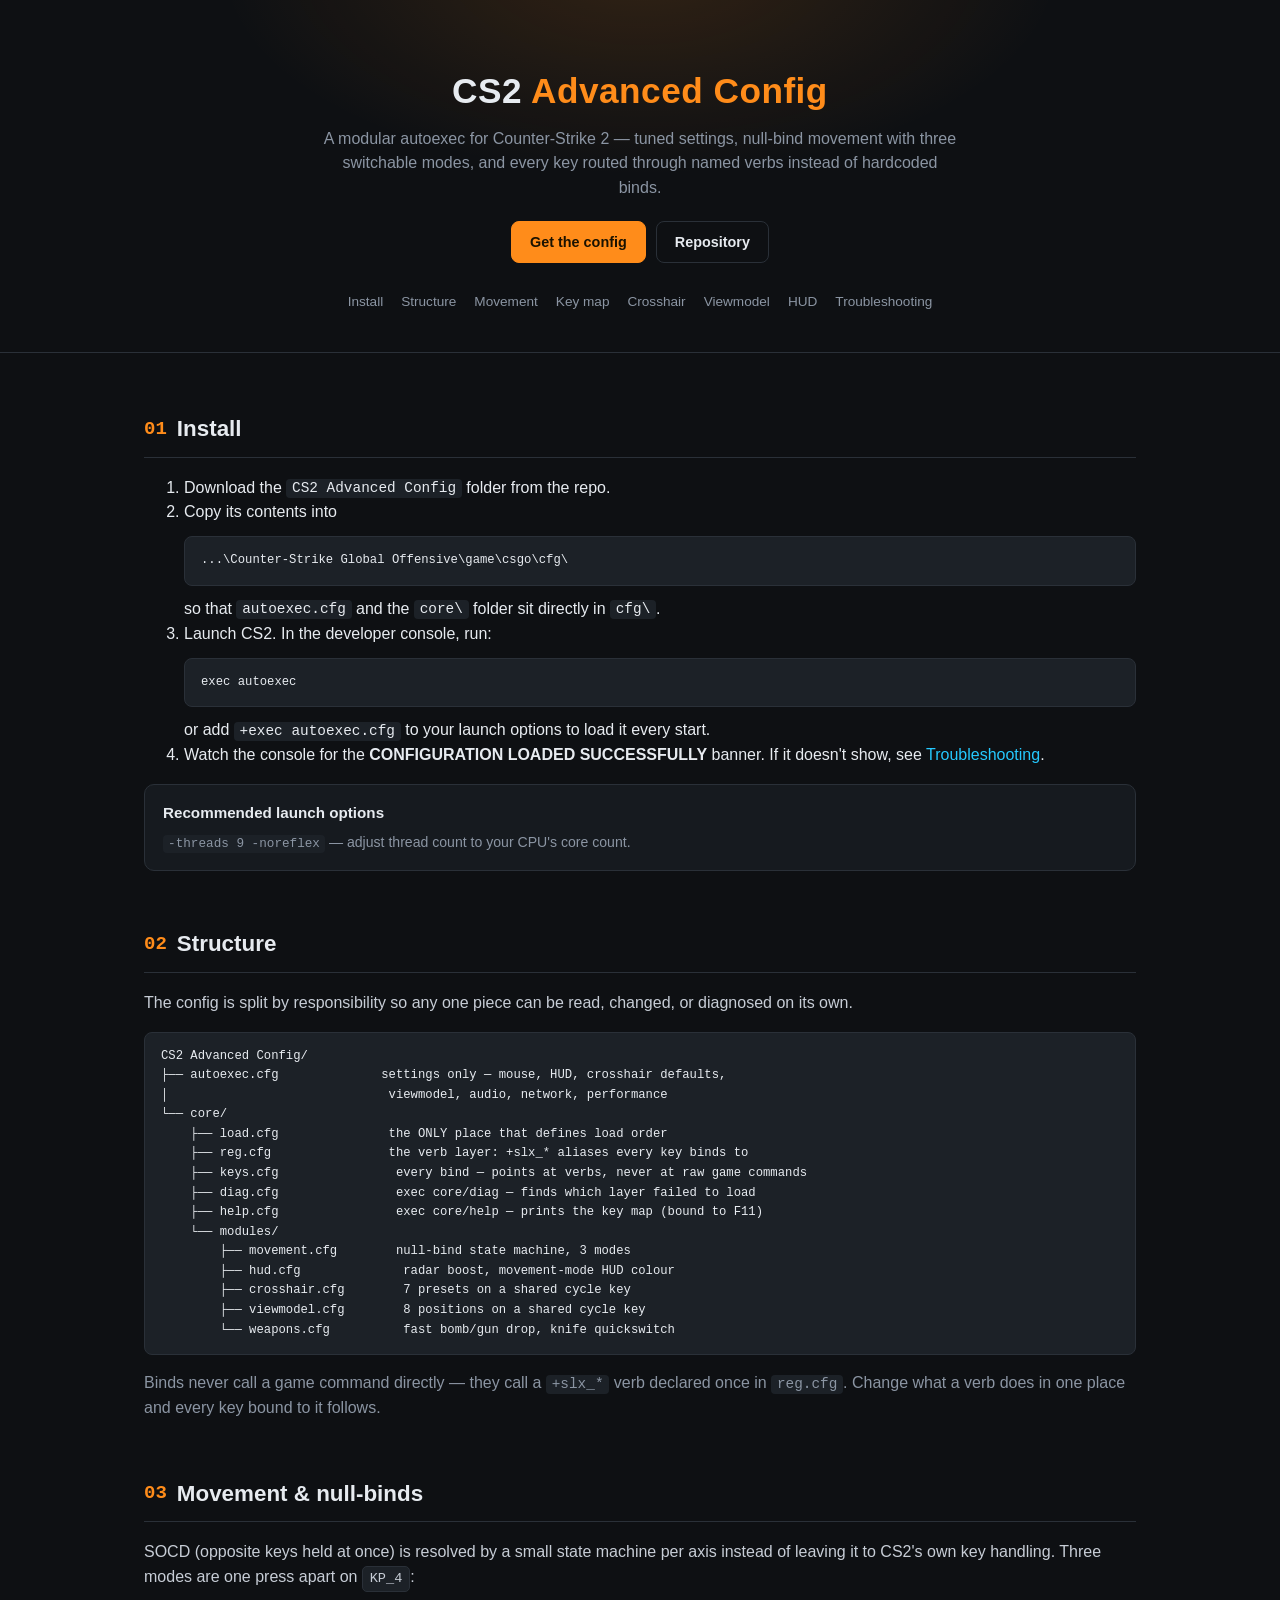
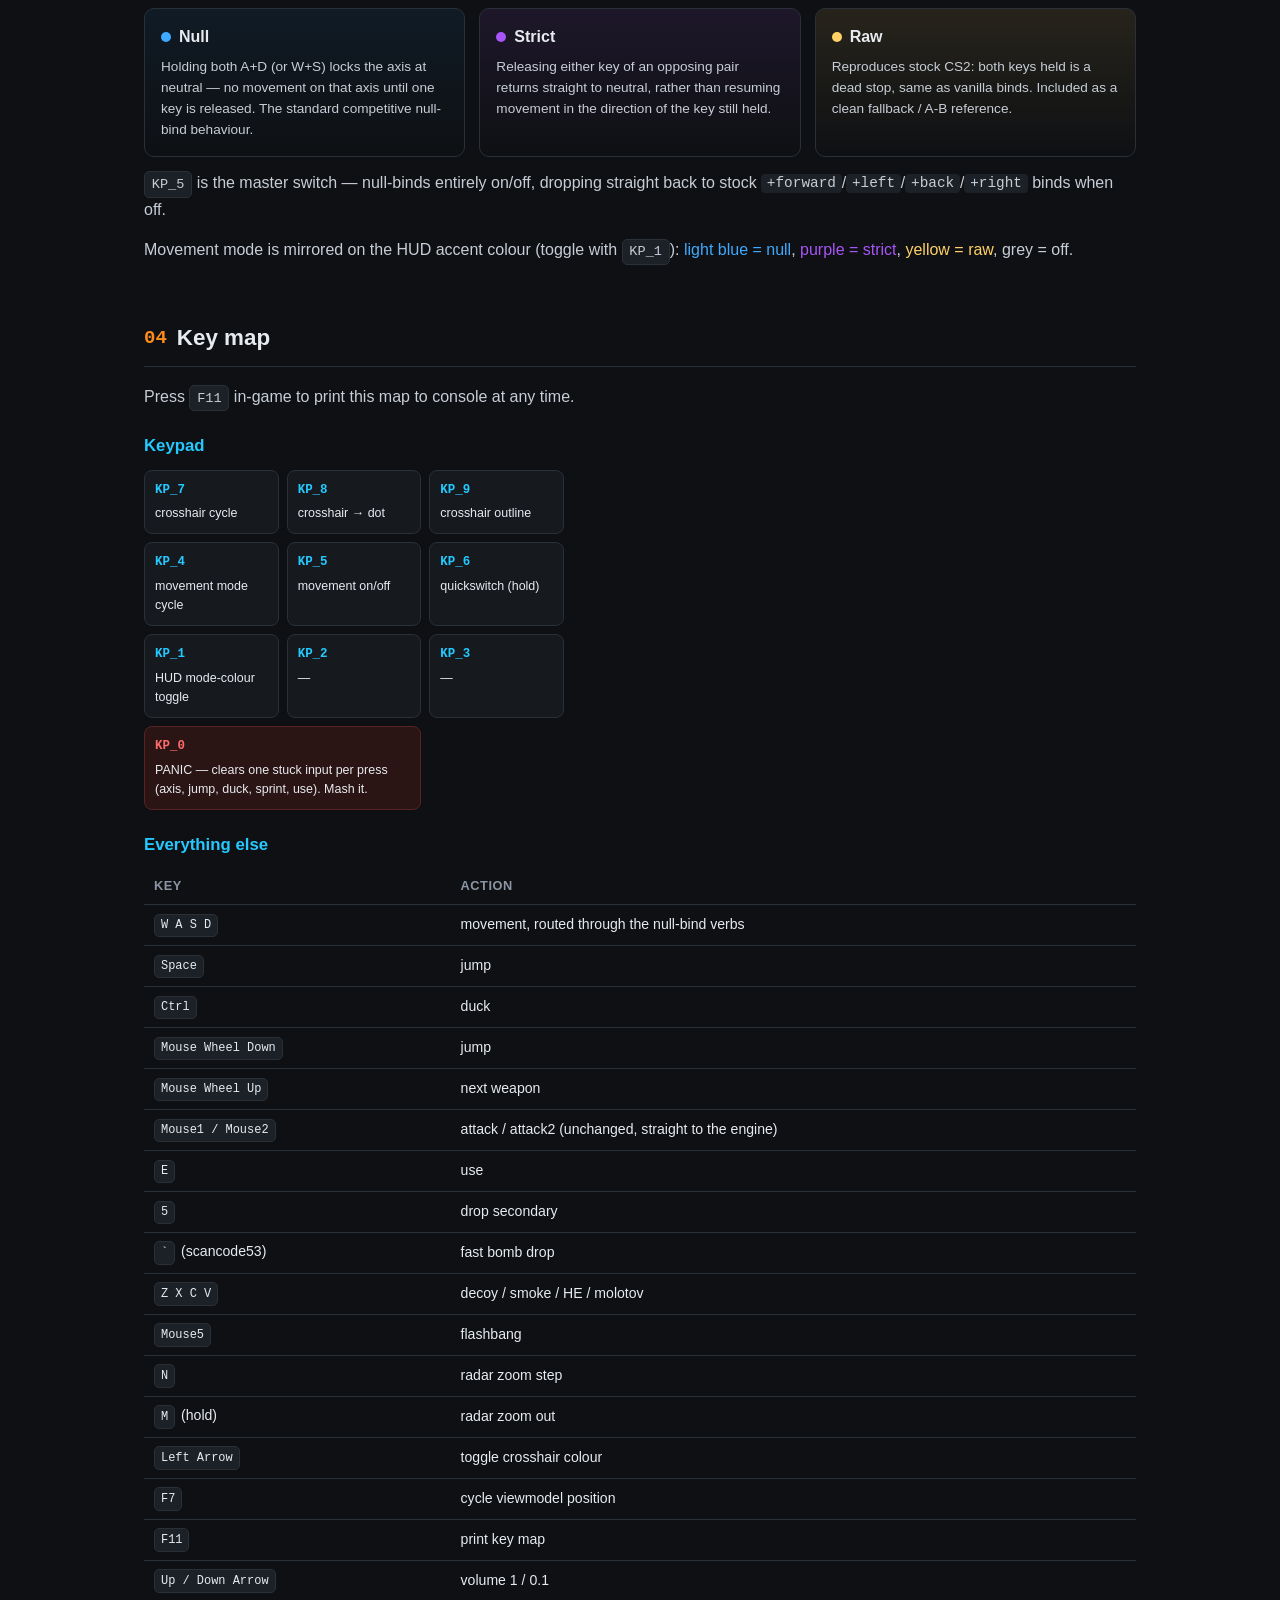
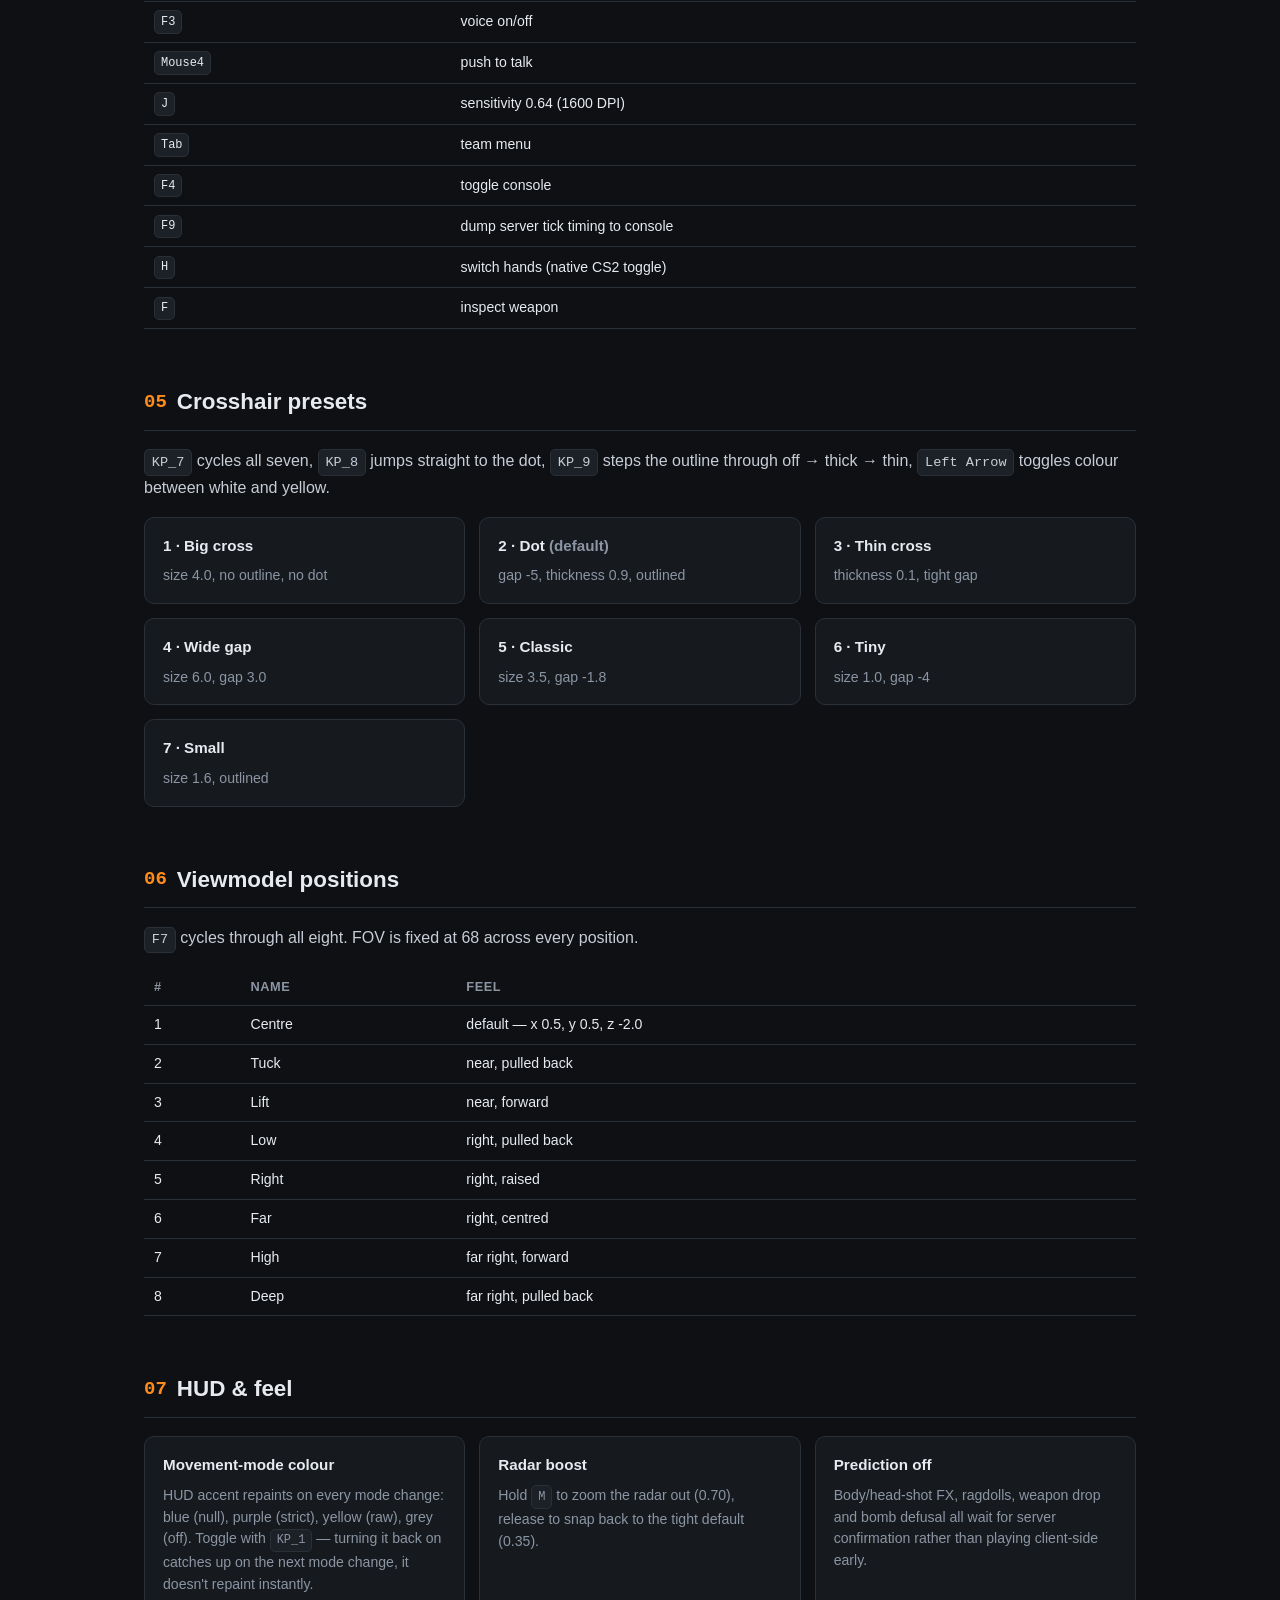
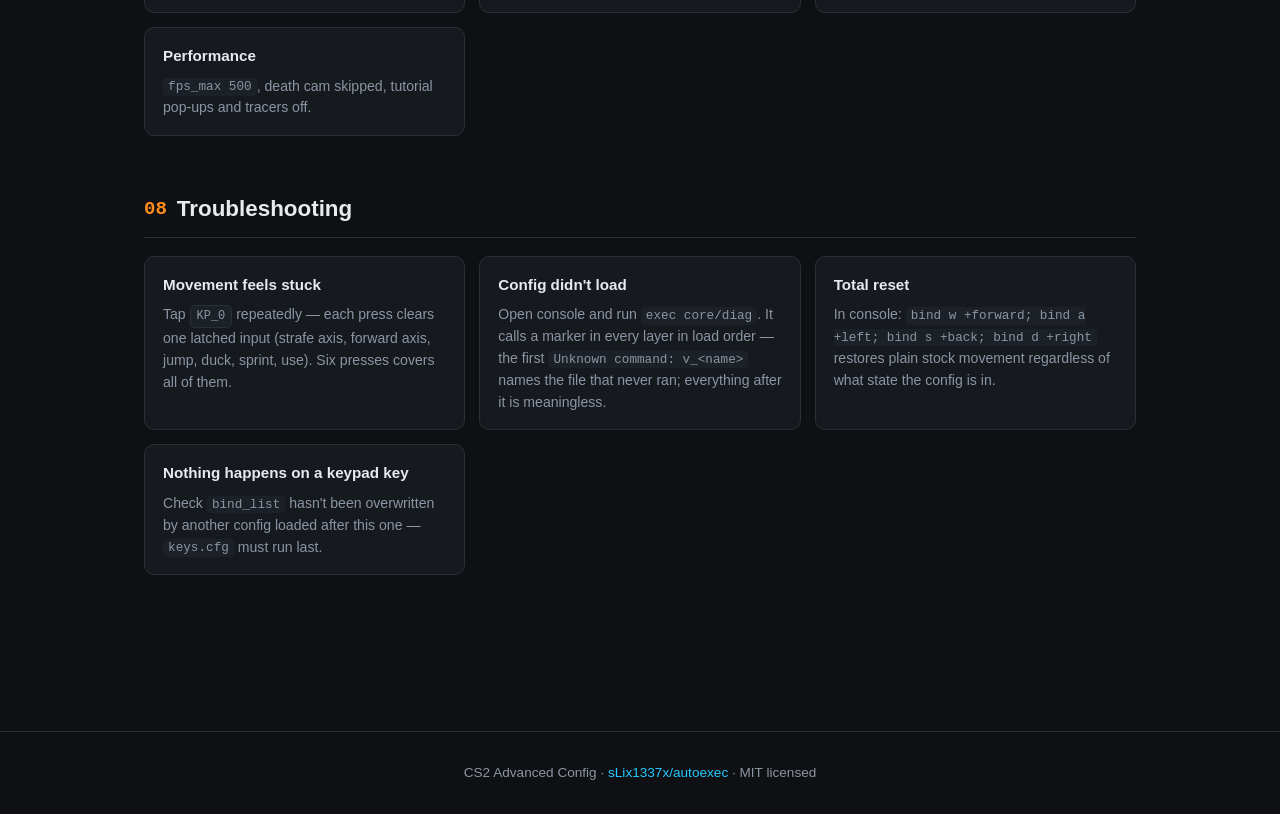
==== docs/index.html @ df76097b "Rework README, add MIT license and Pages docs site" ====
<!doctype html>
<html lang="en">
<head>
<meta charset="utf-8">
<meta name="viewport" content="width=device-width, initial-scale=1">
<title>CS2 Advanced Config — Docs</title>
<style>
  :root{
    --bg:#0e1013; --panel:#161a1f; --panel2:#1c2127; --border:#2a3038;
    --text:#e7ebf0; --muted:#8b95a3; --accent:#ff8c1a; --accent2:#25c9ff;
    --mono: ui-monospace, SFMono-Regular, Consolas, "Liberation Mono", Menlo, monospace;
    --sans: -apple-system, BlinkMacSystemFont, "Segoe UI", Roboto, Helvetica, Arial, sans-serif;
  }
  *{box-sizing:border-box}
  html,body{margin:0;padding:0}
  body{
    background:var(--bg); color:var(--text); font-family:var(--sans);
    line-height:1.55; -webkit-font-smoothing:antialiased;
  }
  a{color:var(--accent2); text-decoration:none}
  a:hover{text-decoration:underline}
  code, .kbd{font-family:var(--mono)}
  .kbd{
    display:inline-block; padding:.12em .5em; border-radius:5px;
    background:var(--panel2); border:1px solid var(--border); font-size:.85em;
  }
  code{background:var(--panel2); padding:.1em .4em; border-radius:4px; font-size:.9em}
  pre{
    background:var(--panel2); border:1px solid var(--border); border-radius:8px;
    padding:14px 16px; overflow-x:auto; font-size:.85em; line-height:1.6;
  }
  pre code{background:none; padding:0}

  header.hero{
    padding:64px 24px 40px; text-align:center;
    background:
      radial-gradient(600px 300px at 50% -10%, rgba(255,140,26,.15), transparent 70%),
      var(--bg);
    border-bottom:1px solid var(--border);
  }
  header.hero h1{
    font-size:2.2rem; margin:0 0 8px; letter-spacing:.5px;
  }
  header.hero .accent{color:var(--accent)}
  header.hero p{color:var(--muted); max-width:640px; margin:0 auto 20px}
  .hero-links{display:flex; gap:10px; justify-content:center; flex-wrap:wrap}
  .btn{
    display:inline-block; padding:9px 18px; border-radius:8px; font-weight:600;
    font-size:.9rem; border:1px solid var(--border); color:var(--text);
  }
  .btn:hover{text-decoration:none; border-color:var(--accent)}
  .btn.primary{background:var(--accent); border-color:var(--accent); color:#1a1200}
  .btn.primary:hover{background:#ff9c3d}

  nav.toc{
    max-width:1040px; margin:28px auto 0; padding:0 24px;
    display:flex; gap:6px 18px; flex-wrap:wrap; justify-content:center;
    font-size:.85rem;
  }
  nav.toc a{color:var(--muted)}
  nav.toc a:hover{color:var(--accent2)}

  main{max-width:1040px; margin:0 auto; padding:40px 24px 100px}
  section{margin-bottom:56px; scroll-margin-top:20px}
  section h2{
    font-size:1.4rem; border-bottom:1px solid var(--border); padding-bottom:10px;
    margin-bottom:18px; display:flex; align-items:center; gap:10px;
  }
  section h2 .n{color:var(--accent); font-family:var(--mono); font-size:.85em}
  section h3{font-size:1.05rem; margin:22px 0 10px; color:var(--accent2)}
  p{color:#c7cdd6}
  .muted{color:var(--muted)}

  .grid{display:grid; grid-template-columns:repeat(auto-fit,minmax(260px,1fr)); gap:14px}
  .card{
    background:var(--panel); border:1px solid var(--border); border-radius:10px;
    padding:16px 18px;
  }
  .card h4{margin:0 0 8px; font-size:.95rem; color:var(--text)}
  .card p{margin:0; font-size:.88rem; color:var(--muted)}

  table{width:100%; border-collapse:collapse; font-size:.88rem}
  th,td{text-align:left; padding:8px 10px; border-bottom:1px solid var(--border)}
  th{color:var(--muted); font-weight:600; font-size:.8rem; text-transform:uppercase; letter-spacing:.04em}
  td .kbd{margin-right:2px}
  tr:hover td{background:rgba(255,255,255,.02)}

  .keypad-map{
    display:grid; grid-template-columns:repeat(3,1fr); gap:8px; max-width:420px;
  }
  .keypad-map .cell{
    background:var(--panel); border:1px solid var(--border); border-radius:8px;
    padding:10px; font-size:.78rem;
  }
  .keypad-map .cell b{display:block; color:var(--accent2); font-family:var(--mono); margin-bottom:4px}
  .keypad-map .cell.panic{grid-column:1/3; background:#2a1414; border-color:#5a2323}
  .keypad-map .cell.panic b{color:#ff6b6b}

  .modes{display:grid; grid-template-columns:repeat(auto-fit,minmax(220px,1fr)); gap:14px}
  .mode-card{border-radius:10px; padding:16px; border:1px solid var(--border)}
  .mode-card.null{background:linear-gradient(180deg, rgba(37,153,255,.08), transparent)}
  .mode-card.strict{background:linear-gradient(180deg, rgba(168,85,247,.10), transparent)}
  .mode-card.raw{background:linear-gradient(180deg, rgba(255,209,102,.10), transparent)}
  .mode-card .dot{width:10px; height:10px; border-radius:50%; display:inline-block; margin-right:8px}
  .mode-card.null .dot{background:#3fa9ff}
  .mode-card.strict .dot{background:#a855f7}
  .mode-card.raw .dot{background:#ffd166}
  .mode-card h4{margin:0 0 6px; font-size:1rem}
  .mode-card p{font-size:.85rem; margin:6px 0 0}

  footer{
    border-top:1px solid var(--border); text-align:center; padding:30px 24px;
    color:var(--muted); font-size:.85rem;
  }

  ::selection{background:rgba(255,140,26,.35)}
</style>
</head>
<body>

<header class="hero">
  <h1>CS2 <span class="accent">Advanced Config</span></h1>
  <p>A modular autoexec for Counter-Strike 2 — tuned settings, null-bind movement with three switchable modes, and every key routed through named verbs instead of hardcoded binds.</p>
  <div class="hero-links">
    <a class="btn primary" href="https://github.com/sLix1337x/autoexec/tree/main/CS2%20Advanced%20Config">Get the config</a>
    <a class="btn" href="https://github.com/sLix1337x/autoexec">Repository</a>
  </div>
  <nav class="toc">
    <a href="#install">Install</a>
    <a href="#structure">Structure</a>
    <a href="#movement">Movement</a>
    <a href="#keys">Key map</a>
    <a href="#crosshair">Crosshair</a>
    <a href="#viewmodel">Viewmodel</a>
    <a href="#hud">HUD</a>
    <a href="#troubleshooting">Troubleshooting</a>
  </nav>
</header>

<main>

<section id="install">
  <h2><span class="n">01</span> Install</h2>
  <ol>
    <li>Download the <code>CS2 Advanced Config</code> folder from the repo.</li>
    <li>Copy its contents into
      <pre><code>...\Counter-Strike Global Offensive\game\csgo\cfg\</code></pre>
      so that <code>autoexec.cfg</code> and the <code>core\</code> folder sit directly in <code>cfg\</code>.
    </li>
    <li>Launch CS2. In the developer console, run:
      <pre><code>exec autoexec</code></pre>
      or add <code>+exec autoexec.cfg</code> to your launch options to load it every start.
    </li>
    <li>Watch the console for the <strong>CONFIGURATION LOADED SUCCESSFULLY</strong> banner. If it doesn't show, see <a href="#troubleshooting">Troubleshooting</a>.</li>
  </ol>
  <div class="card">
    <h4>Recommended launch options</h4>
    <p><code>-threads 9 -noreflex</code> — adjust thread count to your CPU's core count.</p>
  </div>
</section>

<section id="structure">
  <h2><span class="n">02</span> Structure</h2>
  <p>The config is split by responsibility so any one piece can be read, changed, or diagnosed on its own.</p>
  <pre><code>CS2 Advanced Config/
├── autoexec.cfg              settings only — mouse, HUD, crosshair defaults,
│                              viewmodel, audio, network, performance
└── core/
    ├── load.cfg               the ONLY place that defines load order
    ├── reg.cfg                the verb layer: +slx_* aliases every key binds to
    ├── keys.cfg                every bind — points at verbs, never at raw game commands
    ├── diag.cfg                exec core/diag — finds which layer failed to load
    ├── help.cfg                exec core/help — prints the key map (bound to F11)
    └── modules/
        ├── movement.cfg        null-bind state machine, 3 modes
        ├── hud.cfg              radar boost, movement-mode HUD colour
        ├── crosshair.cfg        7 presets on a shared cycle key
        ├── viewmodel.cfg        8 positions on a shared cycle key
        └── weapons.cfg          fast bomb/gun drop, knife quickswitch
</code></pre>
  <p class="muted">Binds never call a game command directly — they call a <code>+slx_*</code> verb declared once in <code>reg.cfg</code>. Change what a verb does in one place and every key bound to it follows.</p>
</section>

<section id="movement">
  <h2><span class="n">03</span> Movement &amp; null-binds</h2>
  <p>SOCD (opposite keys held at once) is resolved by a small state machine per axis instead of leaving it to CS2's own key handling. Three modes are one press apart on <span class="kbd">KP_4</span>:</p>
  <div class="modes">
    <div class="mode-card null">
      <h4><span class="dot"></span>Null</h4>
      <p>Holding both A+D (or W+S) locks the axis at neutral — no movement on that axis until one key is released. The standard competitive null-bind behaviour.</p>
    </div>
    <div class="mode-card strict">
      <h4><span class="dot"></span>Strict</h4>
      <p>Releasing either key of an opposing pair returns straight to neutral, rather than resuming movement in the direction of the key still held.</p>
    </div>
    <div class="mode-card raw">
      <h4><span class="dot"></span>Raw</h4>
      <p>Reproduces stock CS2: both keys held is a dead stop, same as vanilla binds. Included as a clean fallback / A-B reference.</p>
    </div>
  </div>
  <p style="margin-top:14px"><span class="kbd">KP_5</span> is the master switch — null-binds entirely on/off, dropping straight back to stock <code>+forward</code>/<code>+left</code>/<code>+back</code>/<code>+right</code> binds when off.</p>
  <p>Movement mode is mirrored on the HUD accent colour (toggle with <span class="kbd">KP_1</span>): <span style="color:#3fa9ff">light blue = null</span>, <span style="color:#a855f7">purple = strict</span>, <span style="color:#ffd166">yellow = raw</span>, grey = off.</p>
</section>

<section id="keys">
  <h2><span class="n">04</span> Key map</h2>
  <p>Press <span class="kbd">F11</span> in-game to print this map to console at any time.</p>

  <h3>Keypad</h3>
  <div class="keypad-map">
    <div class="cell"><b>KP_7</b>crosshair cycle</div>
    <div class="cell"><b>KP_8</b>crosshair → dot</div>
    <div class="cell"><b>KP_9</b>crosshair outline</div>
    <div class="cell"><b>KP_4</b>movement mode cycle</div>
    <div class="cell"><b>KP_5</b>movement on/off</div>
    <div class="cell"><b>KP_6</b>quickswitch (hold)</div>
    <div class="cell"><b>KP_1</b>HUD mode-colour toggle</div>
    <div class="cell"><b>KP_2</b>—</div>
    <div class="cell"><b>KP_3</b>—</div>
    <div class="cell panic"><b>KP_0</b>PANIC — clears one stuck input per press (axis, jump, duck, sprint, use). Mash it.</div>
  </div>

  <h3>Everything else</h3>
  <table>
    <thead><tr><th>Key</th><th>Action</th></tr></thead>
    <tbody>
      <tr><td><span class="kbd">W A S D</span></td><td>movement, routed through the null-bind verbs</td></tr>
      <tr><td><span class="kbd">Space</span></td><td>jump</td></tr>
      <tr><td><span class="kbd">Ctrl</span></td><td>duck</td></tr>
      <tr><td><span class="kbd">Mouse Wheel Down</span></td><td>jump</td></tr>
      <tr><td><span class="kbd">Mouse Wheel Up</span></td><td>next weapon</td></tr>
      <tr><td><span class="kbd">Mouse1 / Mouse2</span></td><td>attack / attack2 (unchanged, straight to the engine)</td></tr>
      <tr><td><span class="kbd">E</span></td><td>use</td></tr>
      <tr><td><span class="kbd">5</span></td><td>drop secondary</td></tr>
      <tr><td><span class="kbd">`</span> (scancode53)</td><td>fast bomb drop</td></tr>
      <tr><td><span class="kbd">Z X C V</span></td><td>decoy / smoke / HE / molotov</td></tr>
      <tr><td><span class="kbd">Mouse5</span></td><td>flashbang</td></tr>
      <tr><td><span class="kbd">N</span></td><td>radar zoom step</td></tr>
      <tr><td><span class="kbd">M</span> (hold)</td><td>radar zoom out</td></tr>
      <tr><td><span class="kbd">Left Arrow</span></td><td>toggle crosshair colour</td></tr>
      <tr><td><span class="kbd">F7</span></td><td>cycle viewmodel position</td></tr>
      <tr><td><span class="kbd">F11</span></td><td>print key map</td></tr>
      <tr><td><span class="kbd">Up / Down Arrow</span></td><td>volume 1 / 0.1</td></tr>
      <tr><td><span class="kbd">F3</span></td><td>voice on/off</td></tr>
      <tr><td><span class="kbd">Mouse4</span></td><td>push to talk</td></tr>
      <tr><td><span class="kbd">J</span></td><td>sensitivity 0.64 (1600 DPI)</td></tr>
      <tr><td><span class="kbd">Tab</span></td><td>team menu</td></tr>
      <tr><td><span class="kbd">F4</span></td><td>toggle console</td></tr>
      <tr><td><span class="kbd">F9</span></td><td>dump server tick timing to console</td></tr>
      <tr><td><span class="kbd">H</span></td><td>switch hands (native CS2 toggle)</td></tr>
      <tr><td><span class="kbd">F</span></td><td>inspect weapon</td></tr>
    </tbody>
  </table>
</section>

<section id="crosshair">
  <h2><span class="n">05</span> Crosshair presets</h2>
  <p><span class="kbd">KP_7</span> cycles all seven, <span class="kbd">KP_8</span> jumps straight to the dot, <span class="kbd">KP_9</span> steps the outline through off → thick → thin, <span class="kbd">Left Arrow</span> toggles colour between white and yellow.</p>
  <div class="grid">
    <div class="card"><h4>1 · Big cross</h4><p>size 4.0, no outline, no dot</p></div>
    <div class="card"><h4>2 · Dot <span class="muted">(default)</span></h4><p>gap -5, thickness 0.9, outlined</p></div>
    <div class="card"><h4>3 · Thin cross</h4><p>thickness 0.1, tight gap</p></div>
    <div class="card"><h4>4 · Wide gap</h4><p>size 6.0, gap 3.0</p></div>
    <div class="card"><h4>5 · Classic</h4><p>size 3.5, gap -1.8</p></div>
    <div class="card"><h4>6 · Tiny</h4><p>size 1.0, gap -4</p></div>
    <div class="card"><h4>7 · Small</h4><p>size 1.6, outlined</p></div>
  </div>
</section>

<section id="viewmodel">
  <h2><span class="n">06</span> Viewmodel positions</h2>
  <p><span class="kbd">F7</span> cycles through all eight. FOV is fixed at 68 across every position.</p>
  <table>
    <thead><tr><th>#</th><th>Name</th><th>Feel</th></tr></thead>
    <tbody>
      <tr><td>1</td><td>Centre</td><td>default — x 0.5, y 0.5, z -2.0</td></tr>
      <tr><td>2</td><td>Tuck</td><td>near, pulled back</td></tr>
      <tr><td>3</td><td>Lift</td><td>near, forward</td></tr>
      <tr><td>4</td><td>Low</td><td>right, pulled back</td></tr>
      <tr><td>5</td><td>Right</td><td>right, raised</td></tr>
      <tr><td>6</td><td>Far</td><td>right, centred</td></tr>
      <tr><td>7</td><td>High</td><td>far right, forward</td></tr>
      <tr><td>8</td><td>Deep</td><td>far right, pulled back</td></tr>
    </tbody>
  </table>
</section>

<section id="hud">
  <h2><span class="n">07</span> HUD &amp; feel</h2>
  <div class="grid">
    <div class="card"><h4>Movement-mode colour</h4><p>HUD accent repaints on every mode change: blue (null), purple (strict), yellow (raw), grey (off). Toggle with <span class="kbd">KP_1</span> — turning it back on catches up on the next mode change, it doesn't repaint instantly.</p></div>
    <div class="card"><h4>Radar boost</h4><p>Hold <span class="kbd">M</span> to zoom the radar out (0.70), release to snap back to the tight default (0.35).</p></div>
    <div class="card"><h4>Prediction off</h4><p>Body/head-shot FX, ragdolls, weapon drop and bomb defusal all wait for server confirmation rather than playing client-side early.</p></div>
    <div class="card"><h4>Performance</h4><p><code>fps_max 500</code>, death cam skipped, tutorial pop-ups and tracers off.</p></div>
  </div>
</section>

<section id="troubleshooting">
  <h2><span class="n">08</span> Troubleshooting</h2>
  <div class="grid">
    <div class="card">
      <h4>Movement feels stuck</h4>
      <p>Tap <span class="kbd">KP_0</span> repeatedly — each press clears one latched input (strafe axis, forward axis, jump, duck, sprint, use). Six presses covers all of them.</p>
    </div>
    <div class="card">
      <h4>Config didn't load</h4>
      <p>Open console and run <code>exec core/diag</code>. It calls a marker in every layer in load order — the first <code>Unknown command: v_&lt;name&gt;</code> names the file that never ran; everything after it is meaningless.</p>
    </div>
    <div class="card">
      <h4>Total reset</h4>
      <p>In console: <code>bind w +forward; bind a +left; bind s +back; bind d +right</code> restores plain stock movement regardless of what state the config is in.</p>
    </div>
    <div class="card">
      <h4>Nothing happens on a keypad key</h4>
      <p>Check <code>bind_list</code> hasn't been overwritten by another config loaded after this one — <code>keys.cfg</code> must run last.</p>
    </div>
  </div>
</section>

</main>

<footer>
  CS2 Advanced Config · <a href="https://github.com/sLix1337x/autoexec">sLix1337x/autoexec</a> · MIT licensed
</footer>

</body>
</html>
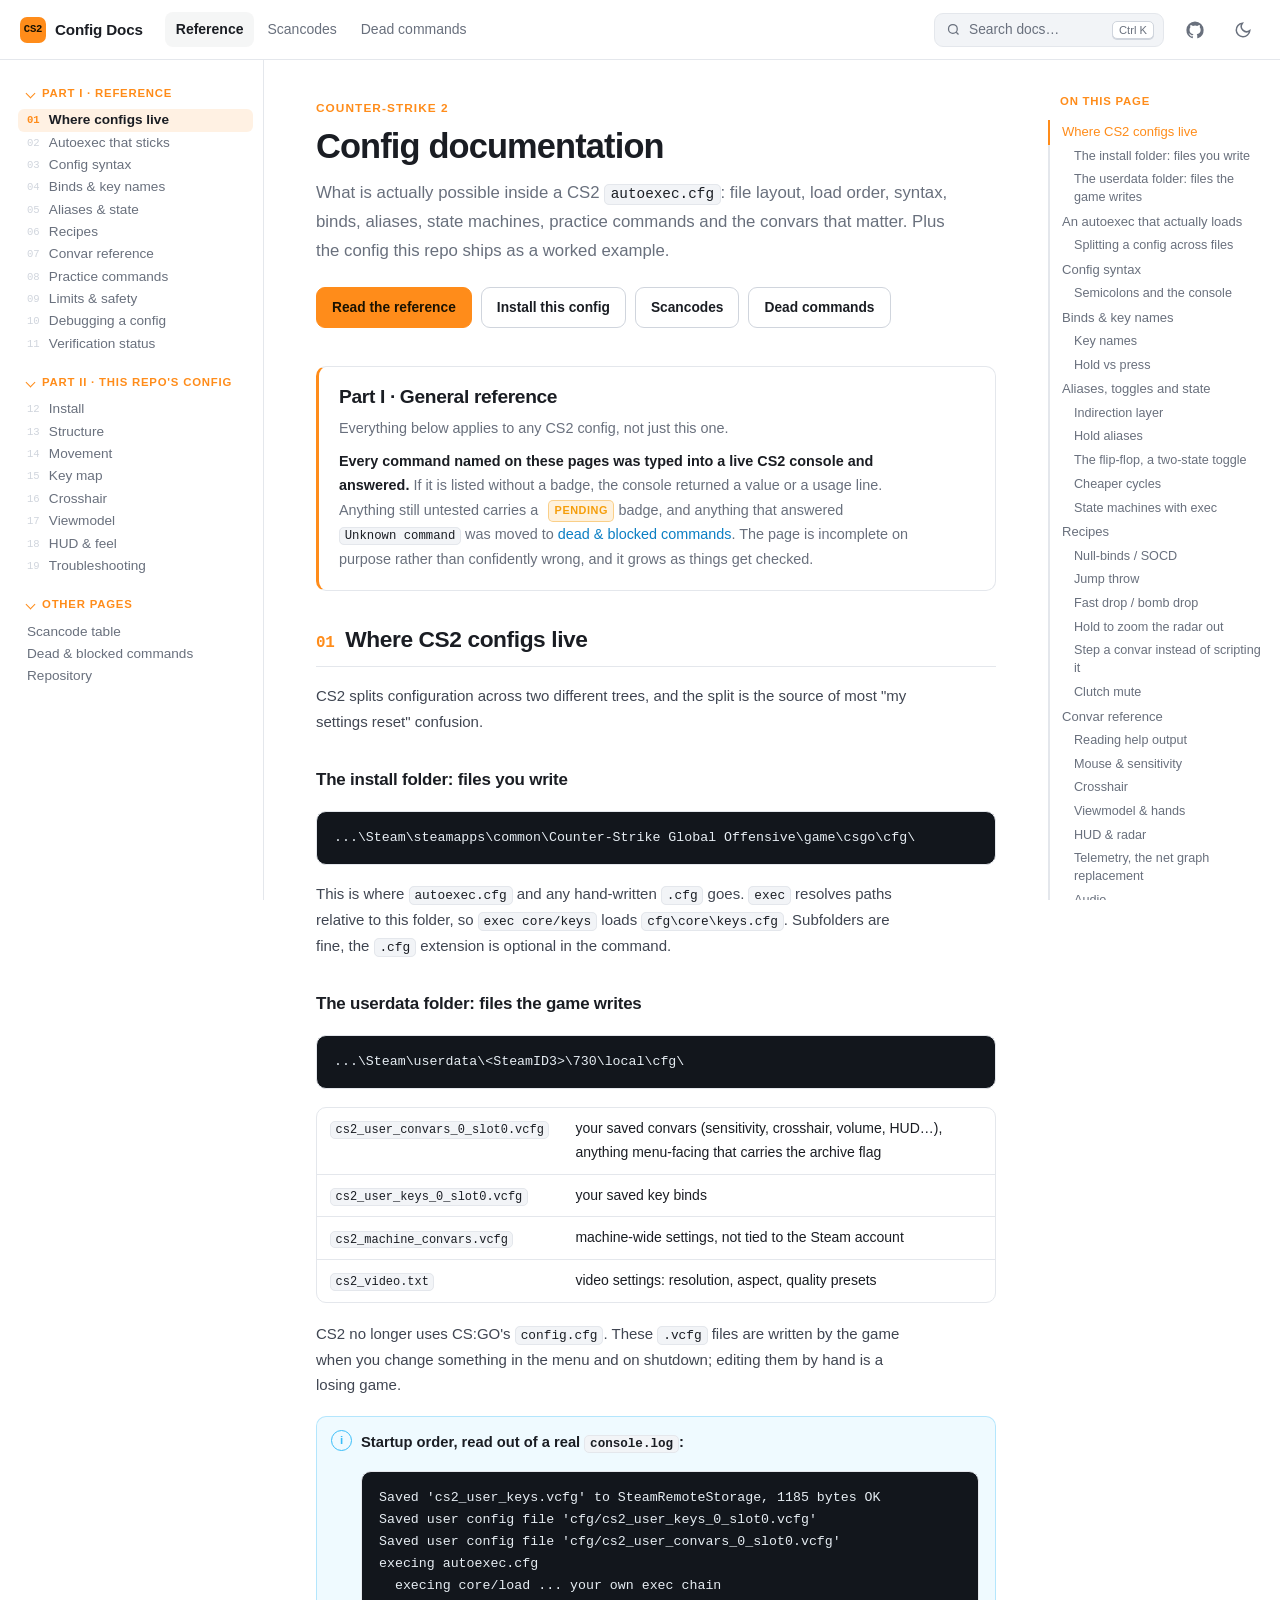
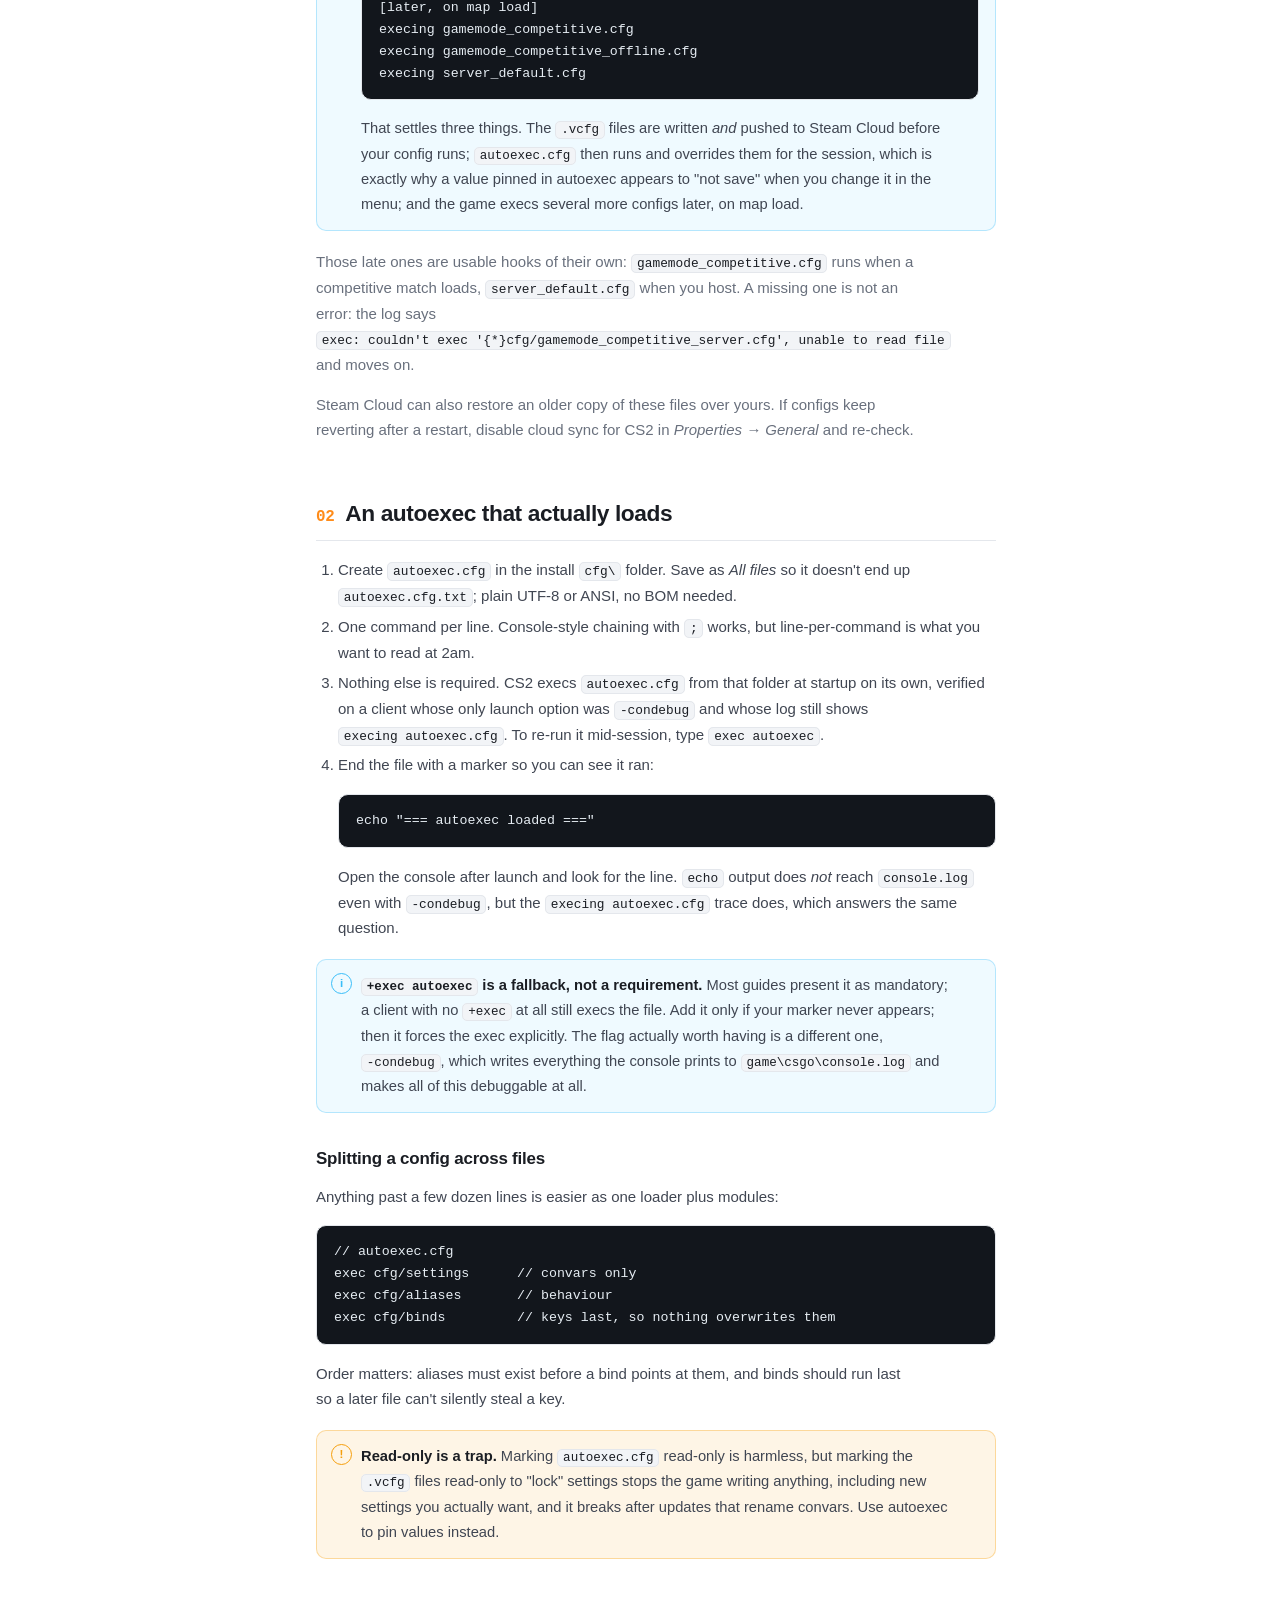
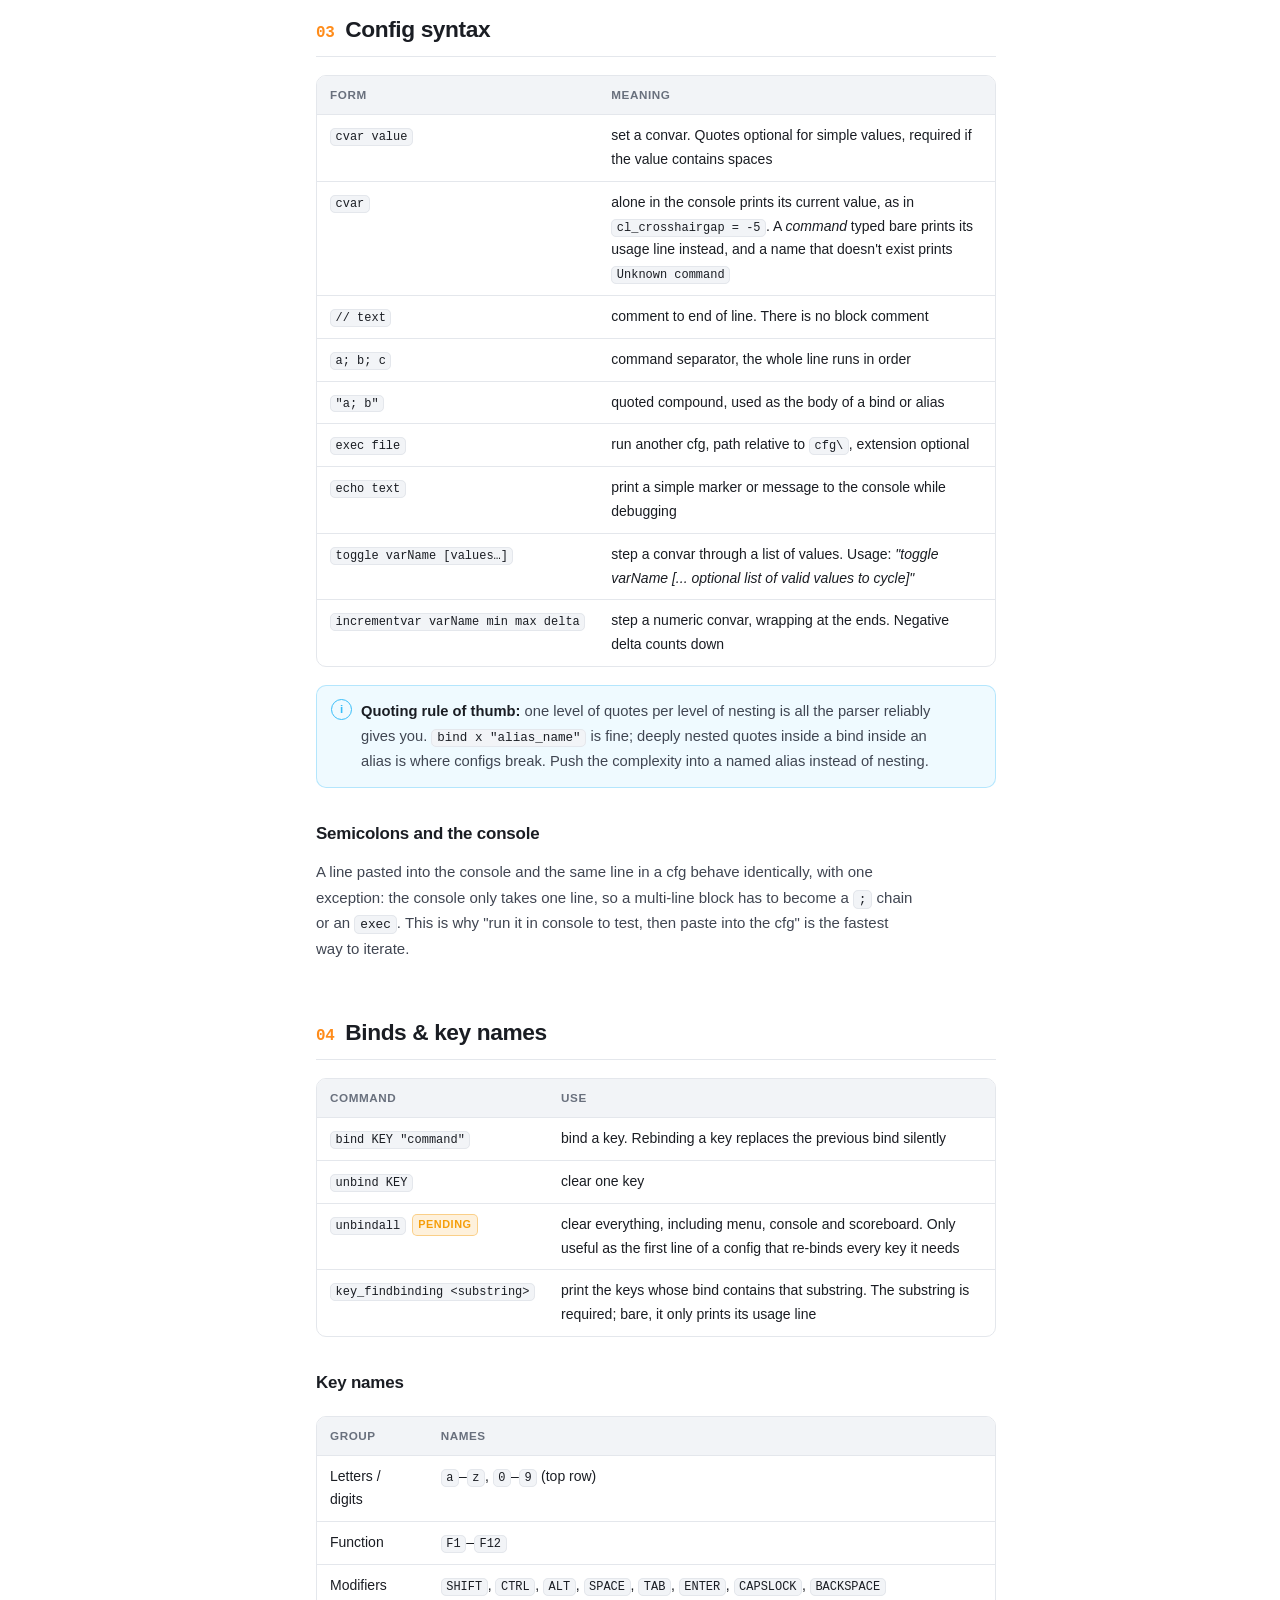
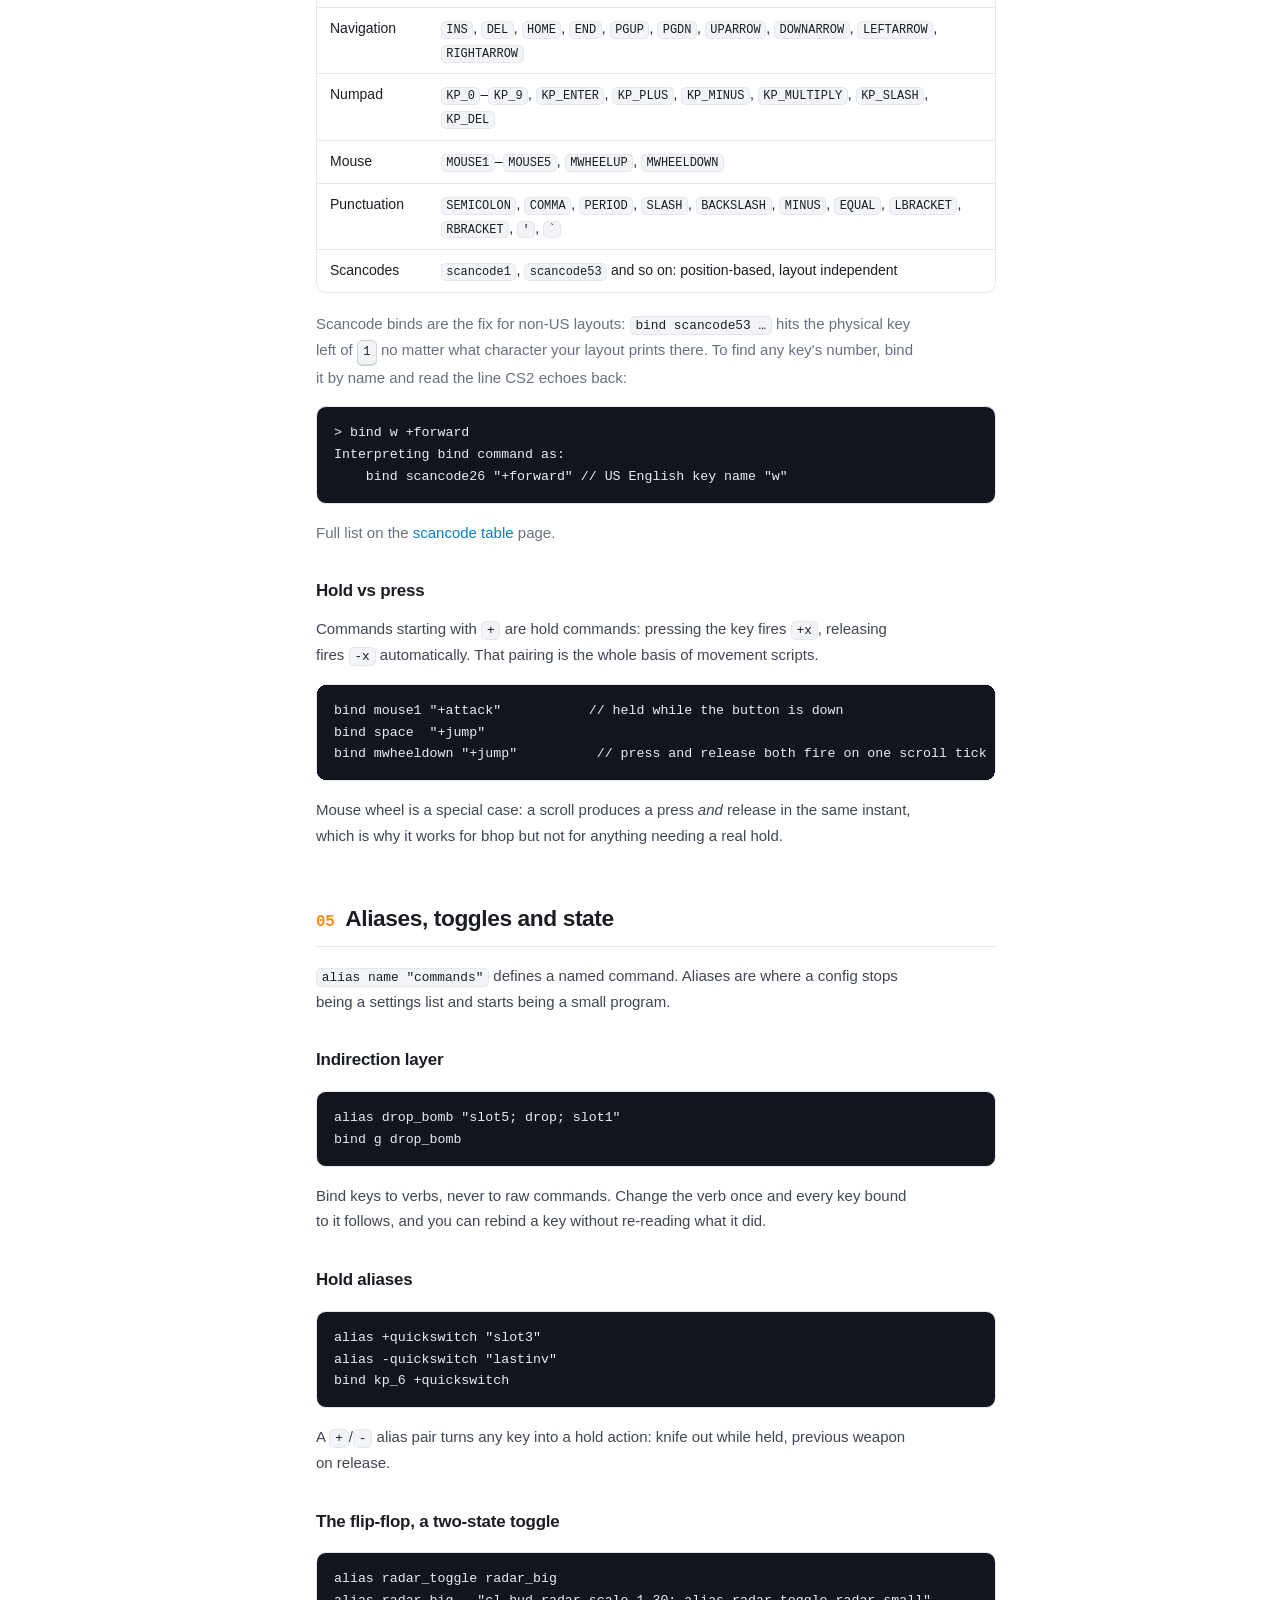
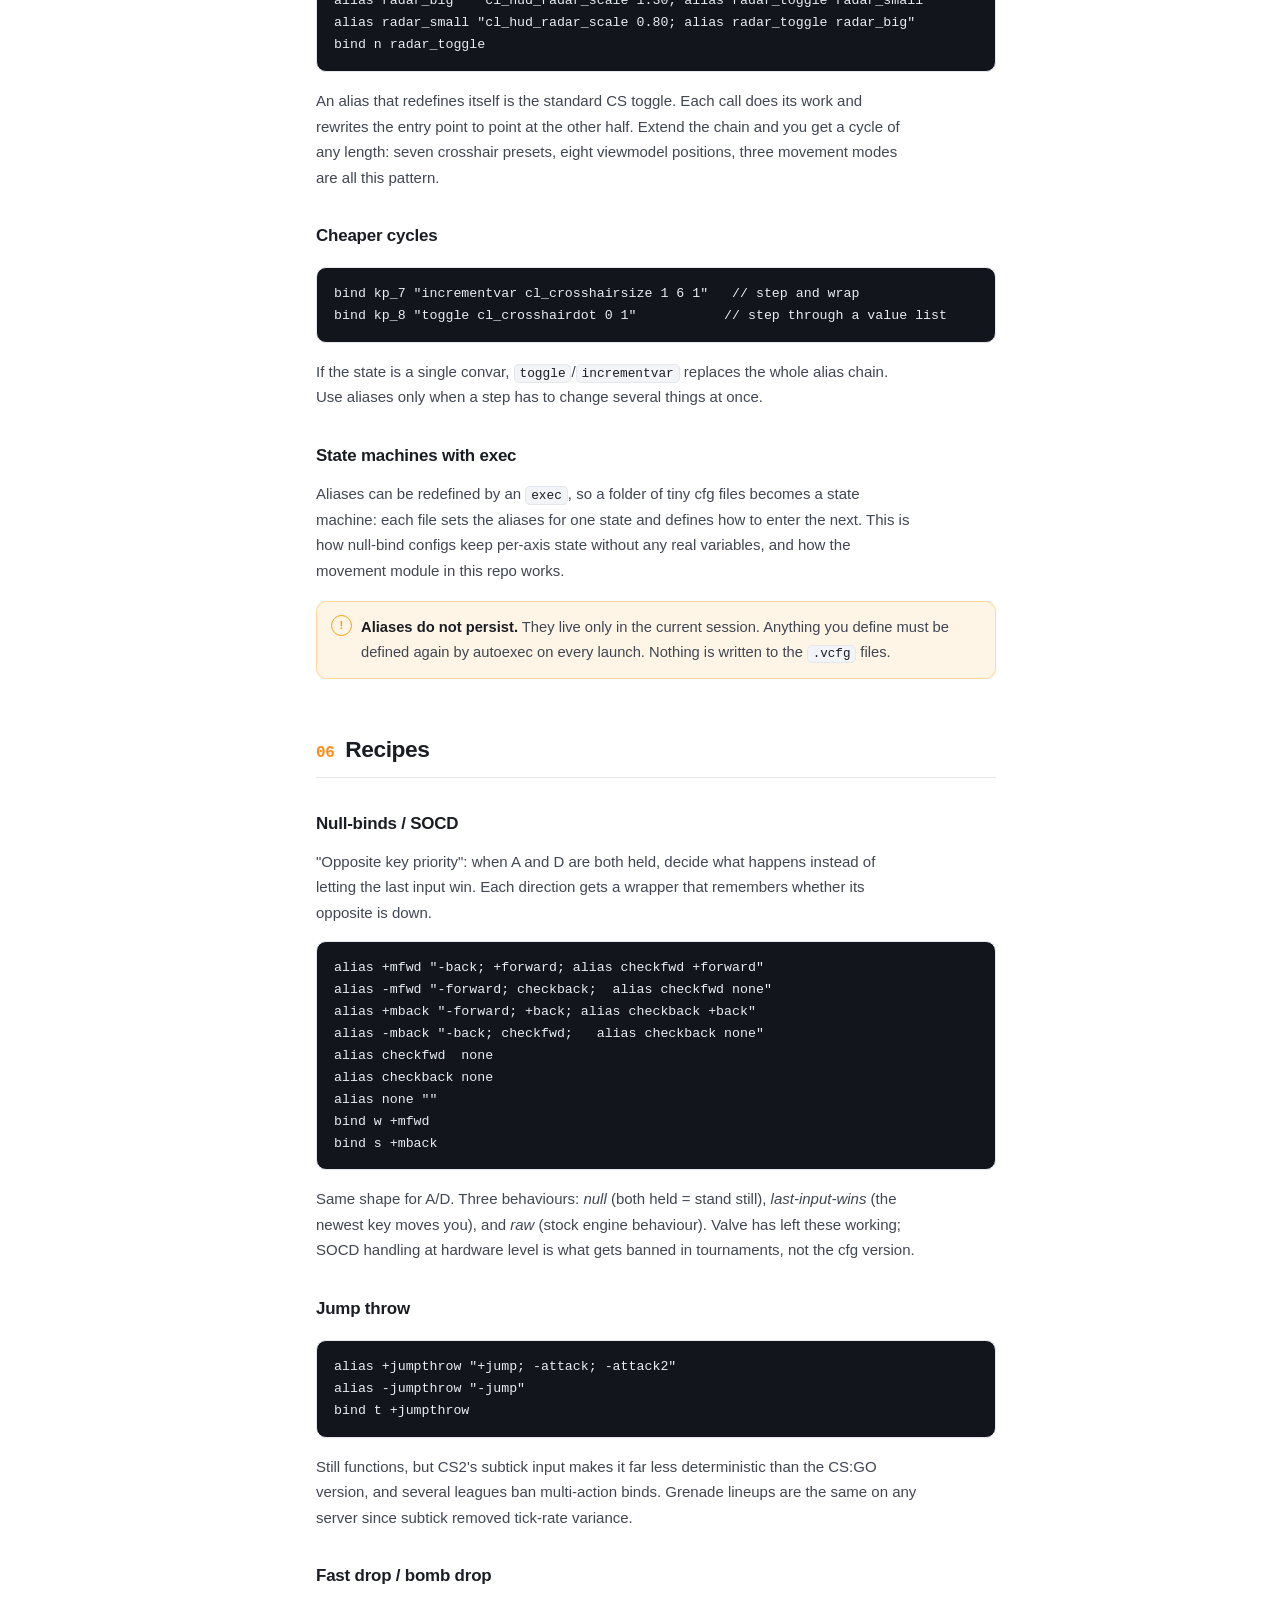
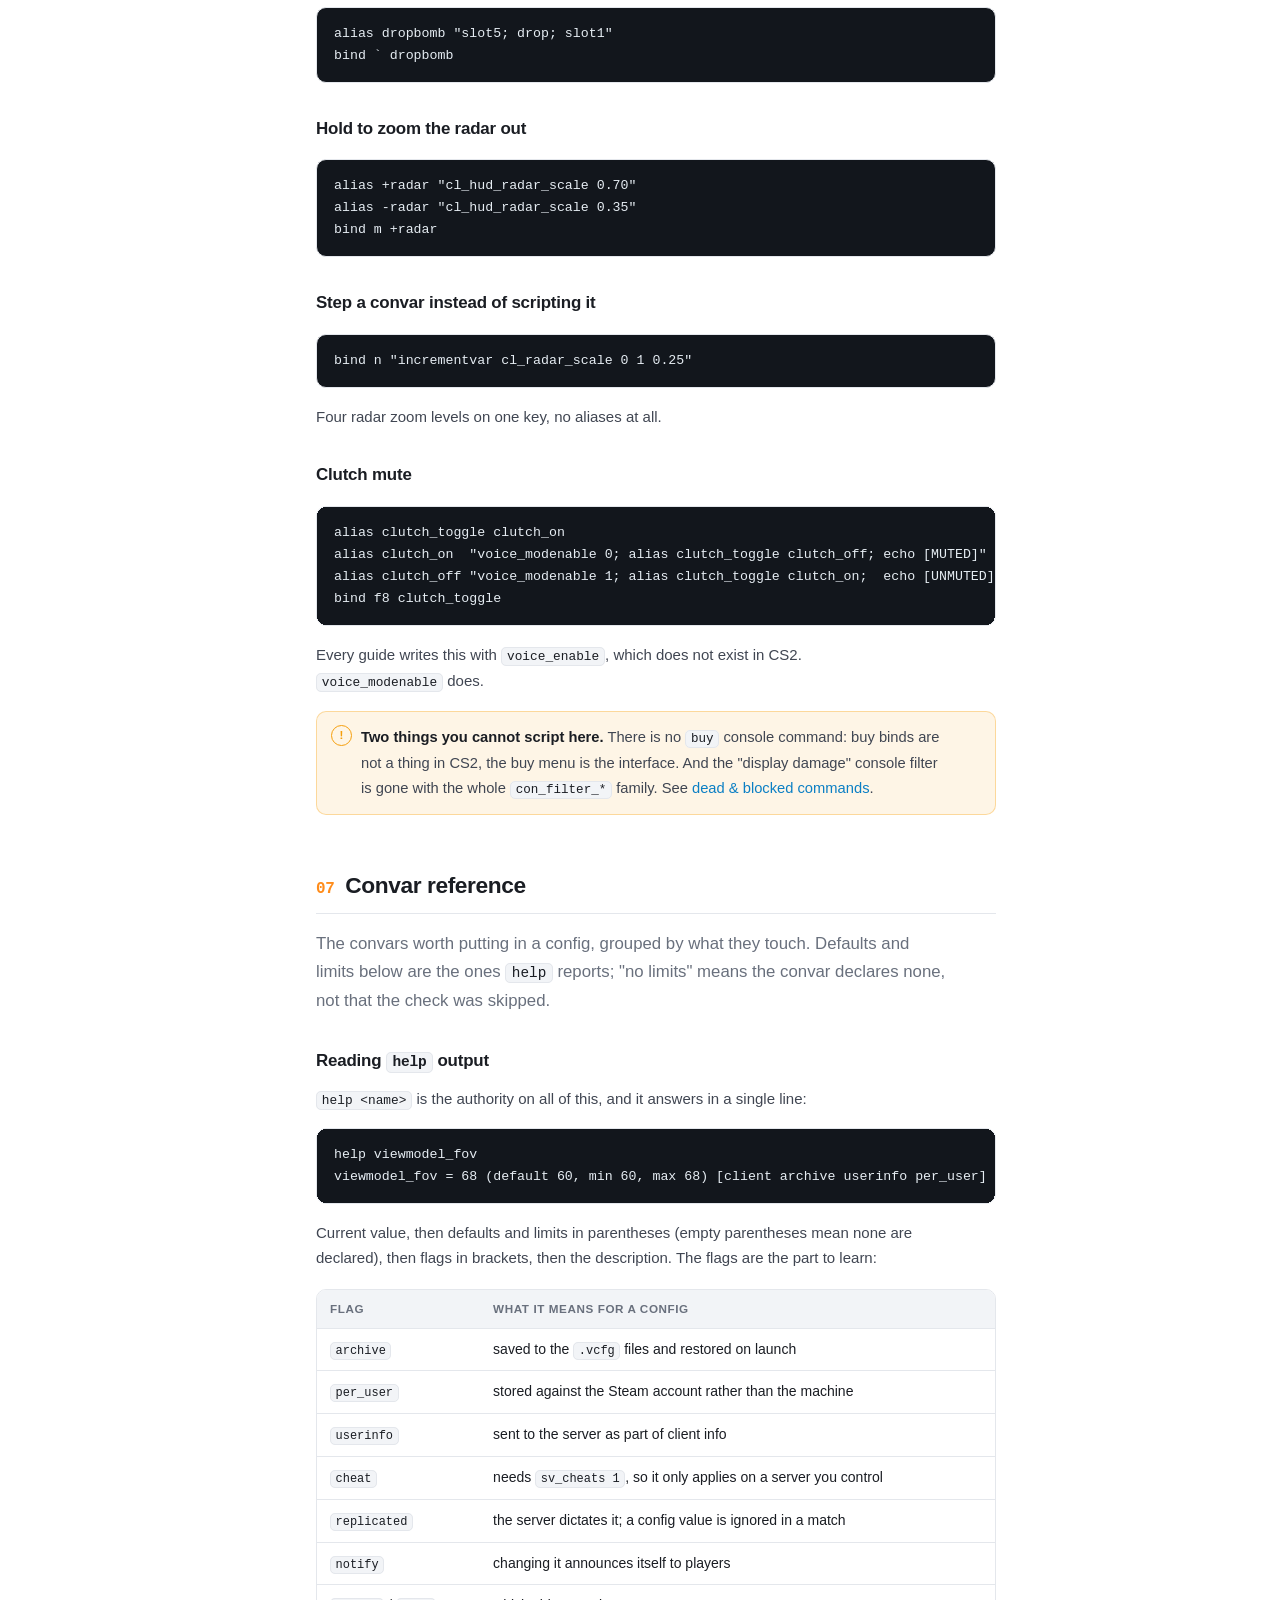
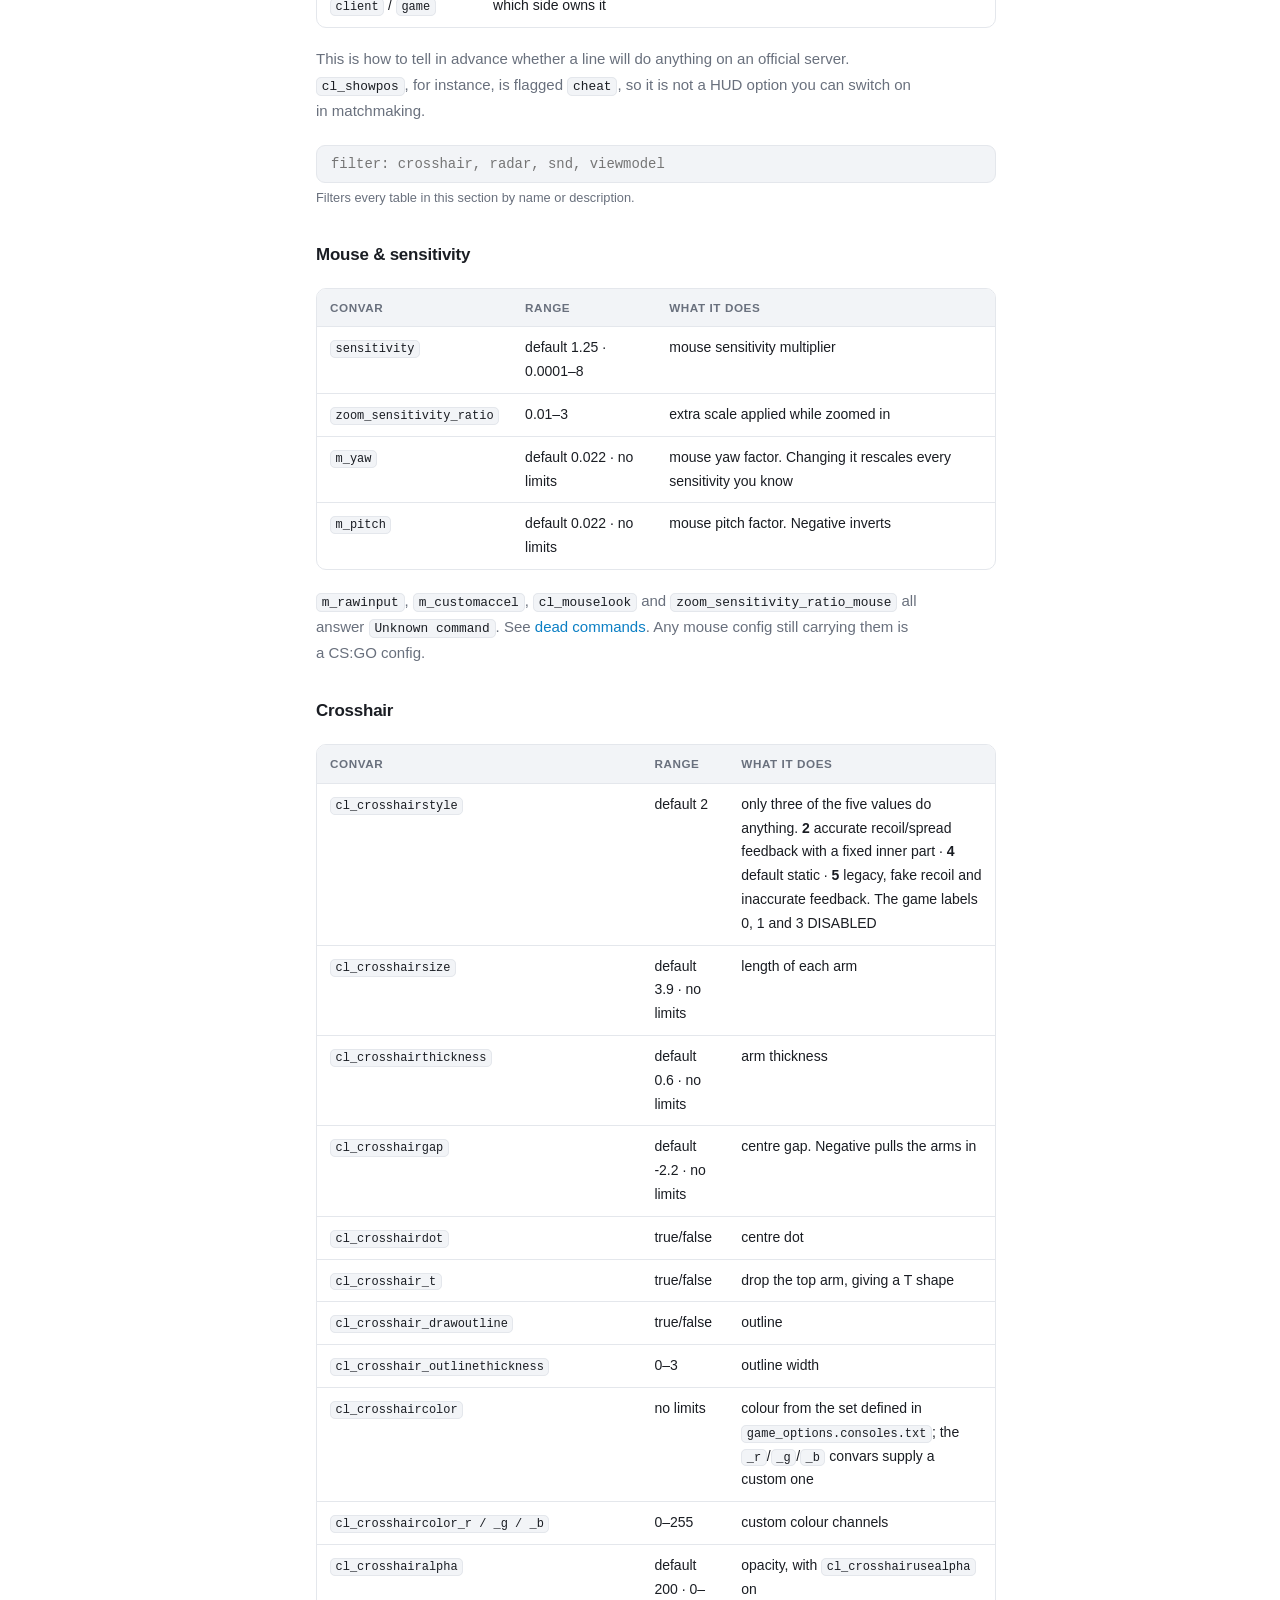
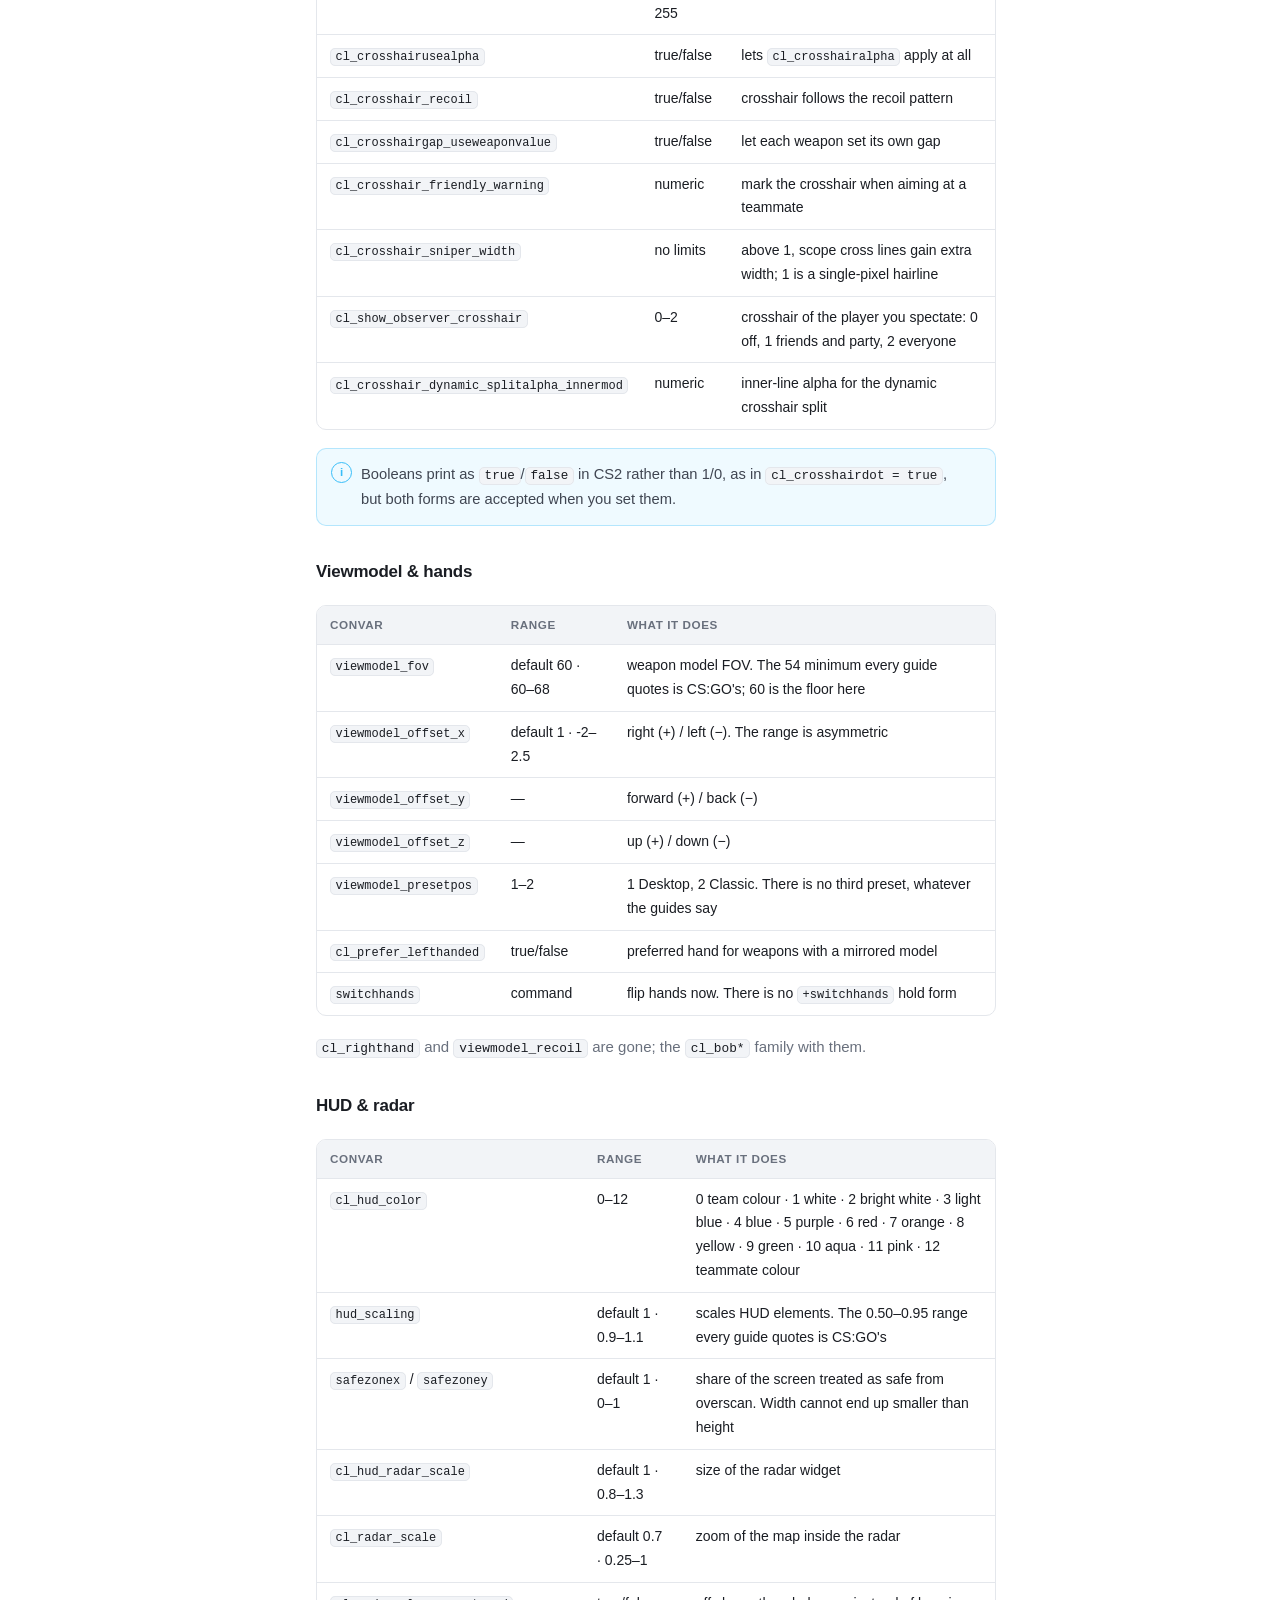
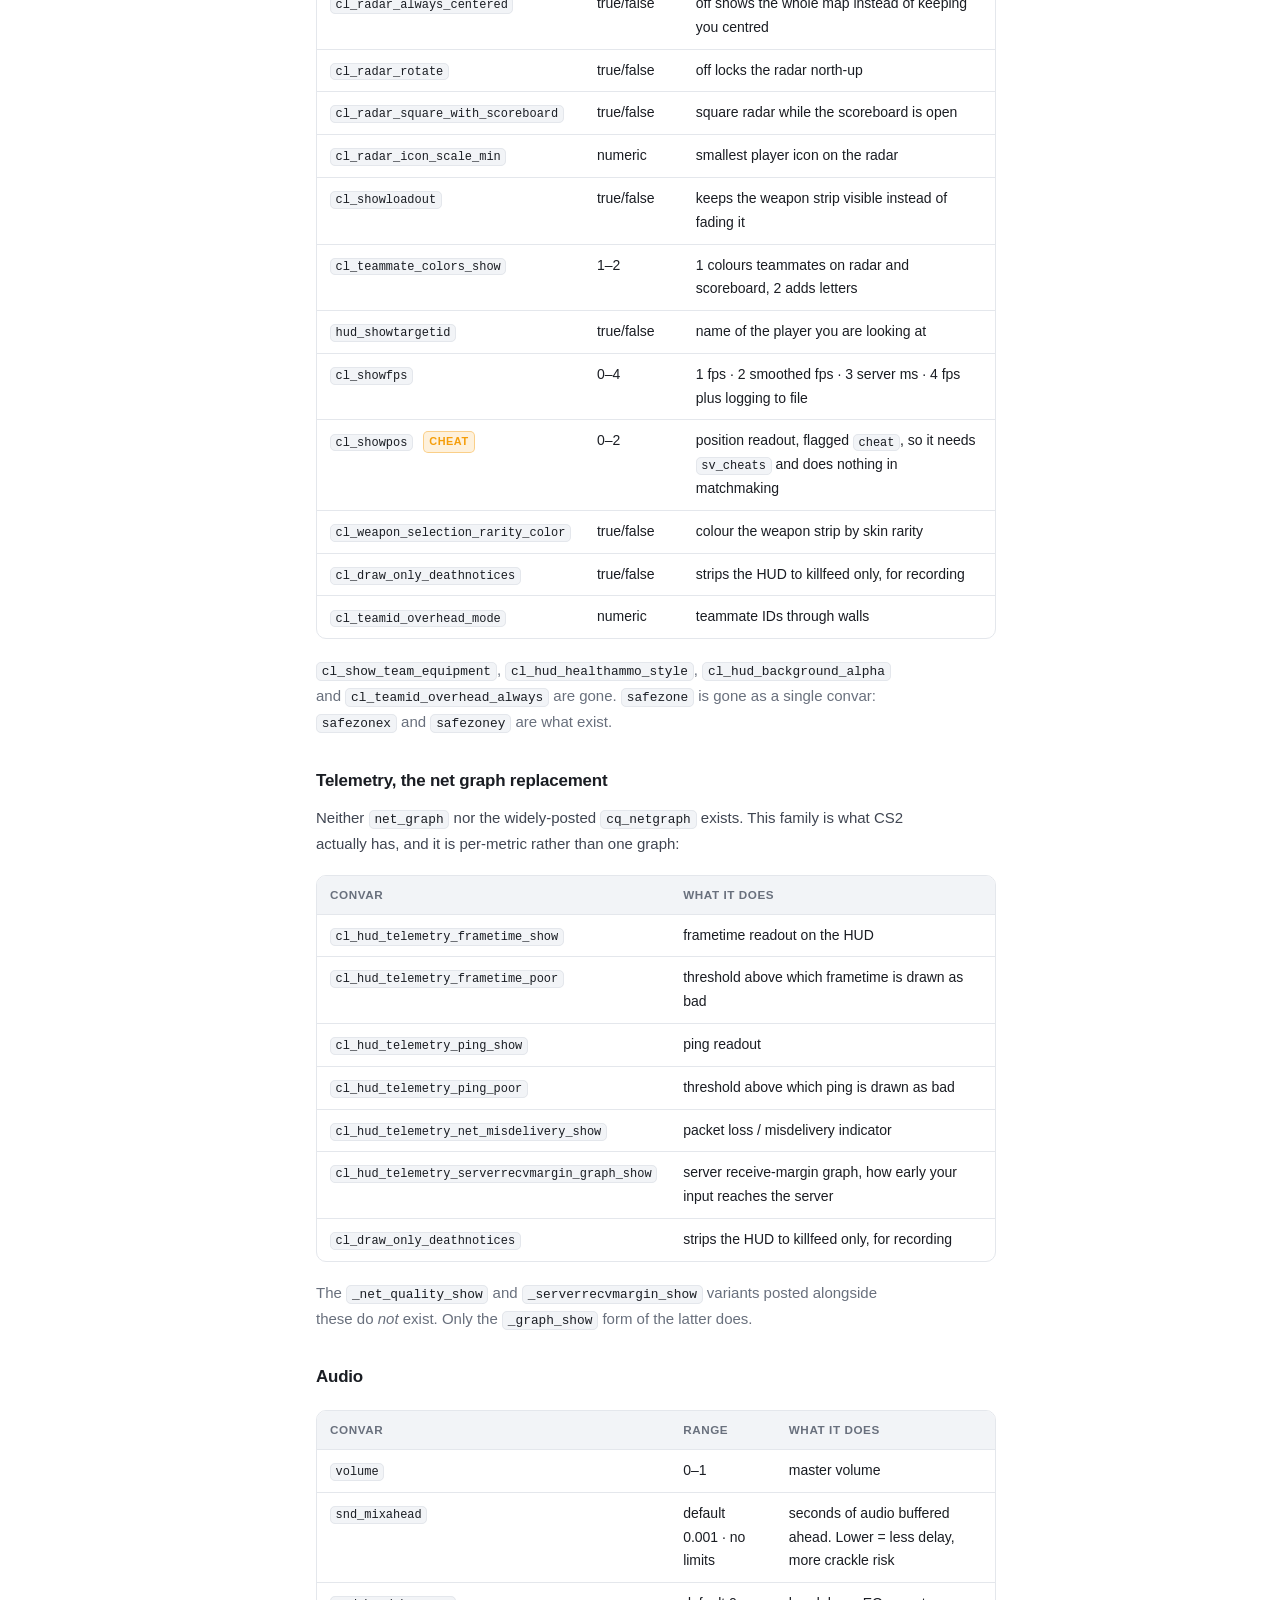
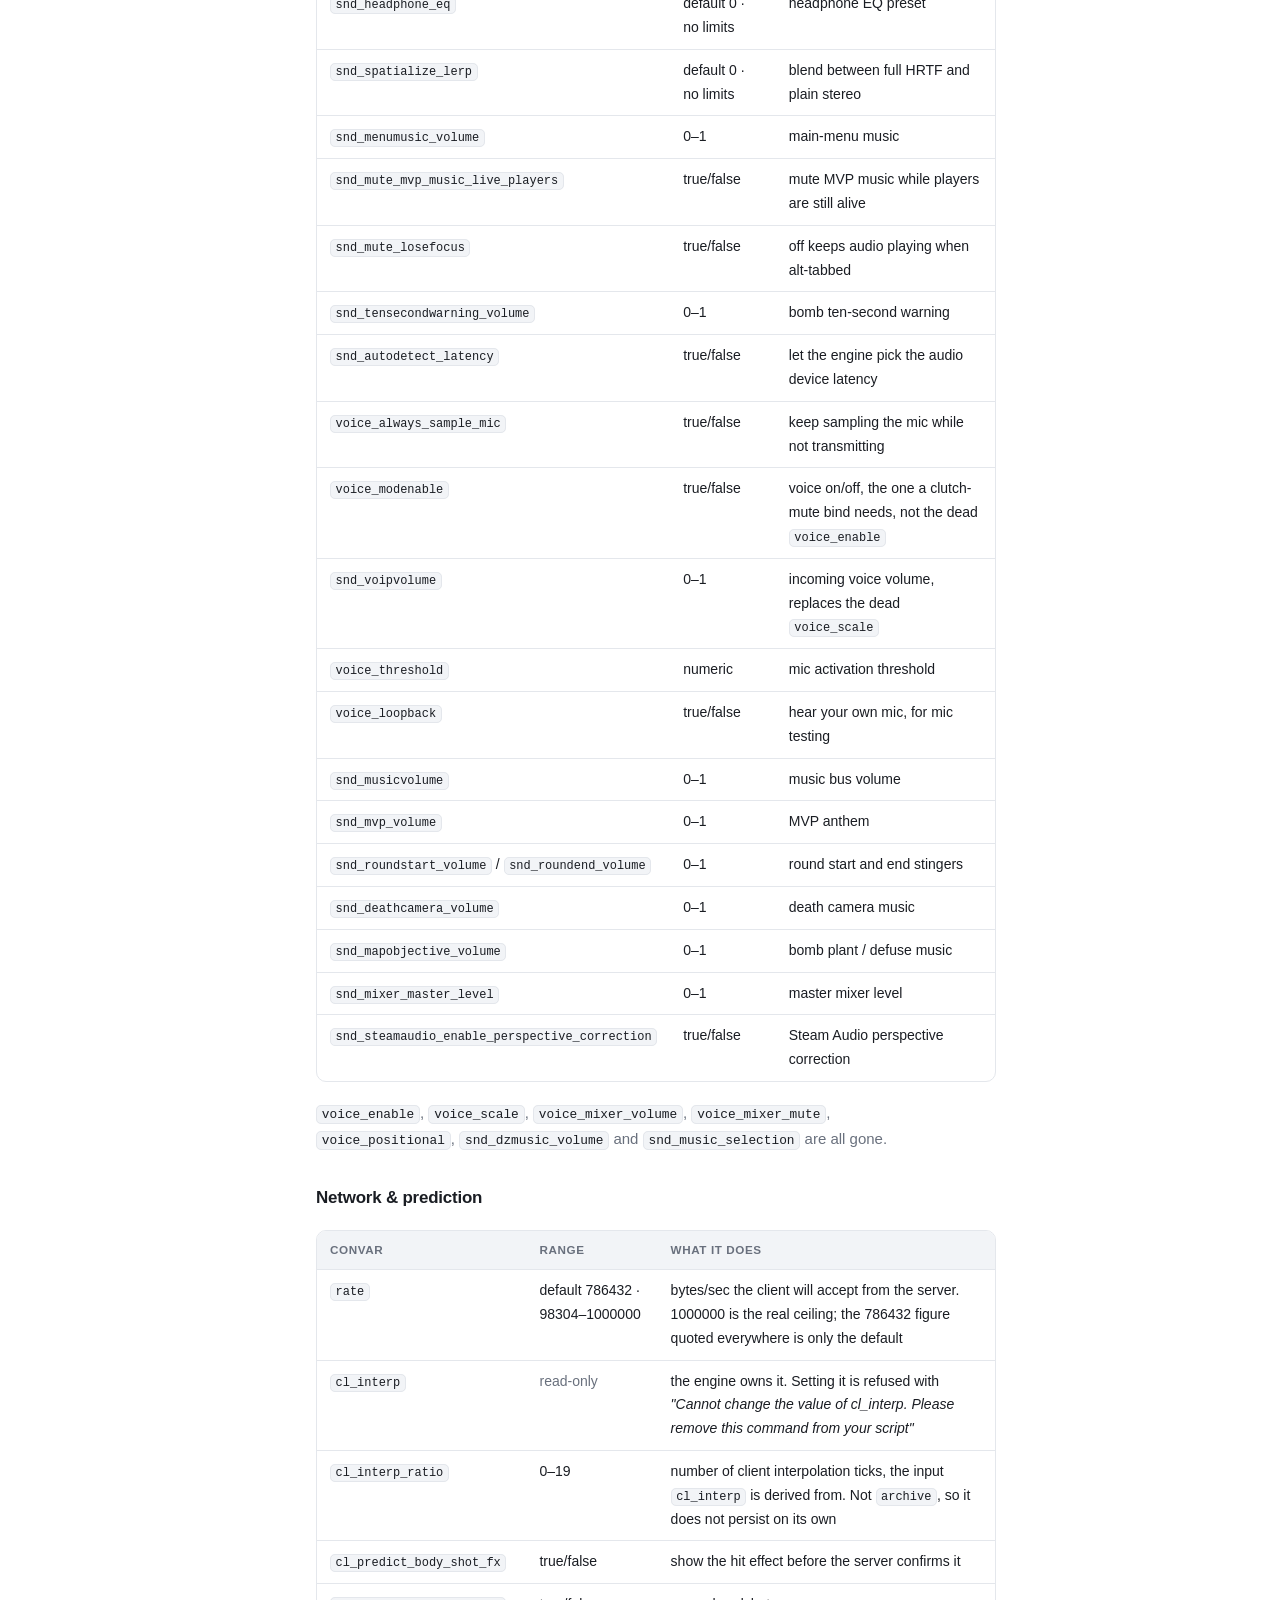
==== commit 7d8f5f23: "CS2 Advanced Config: config, Configurator and docs A modular Counter-Strike 2 autoexec: null-bind mo" ====
--- a/docs/index.html
+++ b/docs/index.html
@@ -3,164 +3,680 @@
 <head>
 <meta charset="utf-8">
 <meta name="viewport" content="width=device-width, initial-scale=1">
-<title>CS2 Advanced Config — Docs</title>
-<style>
-  :root{
-    --bg:#0e1013; --panel:#161a1f; --panel2:#1c2127; --border:#2a3038;
-    --text:#e7ebf0; --muted:#8b95a3; --accent:#ff8c1a; --accent2:#25c9ff;
-    --mono: ui-monospace, SFMono-Regular, Consolas, "Liberation Mono", Menlo, monospace;
-    --sans: -apple-system, BlinkMacSystemFont, "Segoe UI", Roboto, Helvetica, Arial, sans-serif;
-  }
-  *{box-sizing:border-box}
-  html,body{margin:0;padding:0}
-  body{
-    background:var(--bg); color:var(--text); font-family:var(--sans);
-    line-height:1.55; -webkit-font-smoothing:antialiased;
-  }
-  a{color:var(--accent2); text-decoration:none}
-  a:hover{text-decoration:underline}
-  code, .kbd{font-family:var(--mono)}
-  .kbd{
-    display:inline-block; padding:.12em .5em; border-radius:5px;
-    background:var(--panel2); border:1px solid var(--border); font-size:.85em;
-  }
-  code{background:var(--panel2); padding:.1em .4em; border-radius:4px; font-size:.9em}
-  pre{
-    background:var(--panel2); border:1px solid var(--border); border-radius:8px;
-    padding:14px 16px; overflow-x:auto; font-size:.85em; line-height:1.6;
-  }
-  pre code{background:none; padding:0}
-
-  header.hero{
-    padding:64px 24px 40px; text-align:center;
-    background:
-      radial-gradient(600px 300px at 50% -10%, rgba(255,140,26,.15), transparent 70%),
-      var(--bg);
-    border-bottom:1px solid var(--border);
-  }
-  header.hero h1{
-    font-size:2.2rem; margin:0 0 8px; letter-spacing:.5px;
-  }
-  header.hero .accent{color:var(--accent)}
-  header.hero p{color:var(--muted); max-width:640px; margin:0 auto 20px}
-  .hero-links{display:flex; gap:10px; justify-content:center; flex-wrap:wrap}
-  .btn{
-    display:inline-block; padding:9px 18px; border-radius:8px; font-weight:600;
-    font-size:.9rem; border:1px solid var(--border); color:var(--text);
-  }
-  .btn:hover{text-decoration:none; border-color:var(--accent)}
-  .btn.primary{background:var(--accent); border-color:var(--accent); color:#1a1200}
-  .btn.primary:hover{background:#ff9c3d}
-
-  nav.toc{
-    max-width:1040px; margin:28px auto 0; padding:0 24px;
-    display:flex; gap:6px 18px; flex-wrap:wrap; justify-content:center;
-    font-size:.85rem;
-  }
-  nav.toc a{color:var(--muted)}
-  nav.toc a:hover{color:var(--accent2)}
-
-  main{max-width:1040px; margin:0 auto; padding:40px 24px 100px}
-  section{margin-bottom:56px; scroll-margin-top:20px}
-  section h2{
-    font-size:1.4rem; border-bottom:1px solid var(--border); padding-bottom:10px;
-    margin-bottom:18px; display:flex; align-items:center; gap:10px;
-  }
-  section h2 .n{color:var(--accent); font-family:var(--mono); font-size:.85em}
-  section h3{font-size:1.05rem; margin:22px 0 10px; color:var(--accent2)}
-  p{color:#c7cdd6}
-  .muted{color:var(--muted)}
-
-  .grid{display:grid; grid-template-columns:repeat(auto-fit,minmax(260px,1fr)); gap:14px}
-  .card{
-    background:var(--panel); border:1px solid var(--border); border-radius:10px;
-    padding:16px 18px;
-  }
-  .card h4{margin:0 0 8px; font-size:.95rem; color:var(--text)}
-  .card p{margin:0; font-size:.88rem; color:var(--muted)}
-
-  table{width:100%; border-collapse:collapse; font-size:.88rem}
-  th,td{text-align:left; padding:8px 10px; border-bottom:1px solid var(--border)}
-  th{color:var(--muted); font-weight:600; font-size:.8rem; text-transform:uppercase; letter-spacing:.04em}
-  td .kbd{margin-right:2px}
-  tr:hover td{background:rgba(255,255,255,.02)}
-
-  .keypad-map{
-    display:grid; grid-template-columns:repeat(3,1fr); gap:8px; max-width:420px;
-  }
-  .keypad-map .cell{
-    background:var(--panel); border:1px solid var(--border); border-radius:8px;
-    padding:10px; font-size:.78rem;
-  }
-  .keypad-map .cell b{display:block; color:var(--accent2); font-family:var(--mono); margin-bottom:4px}
-  .keypad-map .cell.panic{grid-column:1/3; background:#2a1414; border-color:#5a2323}
-  .keypad-map .cell.panic b{color:#ff6b6b}
-
-  .modes{display:grid; grid-template-columns:repeat(auto-fit,minmax(220px,1fr)); gap:14px}
-  .mode-card{border-radius:10px; padding:16px; border:1px solid var(--border)}
-  .mode-card.null{background:linear-gradient(180deg, rgba(37,153,255,.08), transparent)}
-  .mode-card.strict{background:linear-gradient(180deg, rgba(168,85,247,.10), transparent)}
-  .mode-card.raw{background:linear-gradient(180deg, rgba(255,209,102,.10), transparent)}
-  .mode-card .dot{width:10px; height:10px; border-radius:50%; display:inline-block; margin-right:8px}
-  .mode-card.null .dot{background:#3fa9ff}
-  .mode-card.strict .dot{background:#a855f7}
-  .mode-card.raw .dot{background:#ffd166}
-  .mode-card h4{margin:0 0 6px; font-size:1rem}
-  .mode-card p{font-size:.85rem; margin:6px 0 0}
-
-  footer{
-    border-top:1px solid var(--border); text-align:center; padding:30px 24px;
-    color:var(--muted); font-size:.85rem;
-  }
-
-  ::selection{background:rgba(255,140,26,.35)}
-</style>
+<title>CS2 Config Docs: autoexec, binds, aliases, convars</title>
+<meta name="description" content="A general reference for Counter-Strike 2 config files: where they live, how autoexec loading works, config syntax, binds, aliases, null-binds, practice commands and a searchable convar list, plus the sLix1337x Advanced Config.">
+<link rel="stylesheet" href="style.css">
 </head>
 <body>
 
-<header class="hero">
-  <h1>CS2 <span class="accent">Advanced Config</span></h1>
-  <p>A modular autoexec for Counter-Strike 2 — tuned settings, null-bind movement with three switchable modes, and every key routed through named verbs instead of hardcoded binds.</p>
+<a class="skip" href="#content">Skip to content</a>
+
+<header class="topbar">
+  <button class="icon-btn" id="menuBtn" aria-label="Open navigation"><svg viewBox="0 0 24 24" fill="none" stroke="currentColor" stroke-width="2"><path d="M3 6h18M3 12h18M3 18h18"/></svg></button>
+  <a class="brand" href="index.html"><span class="brand-mark">CS2</span> Config Docs</a>
+  <nav class="topnav">
+    <a href="index.html" aria-current="page">Reference</a>
+    <a href="scancodes.html">Scancodes</a>
+    <a href="dead-commands.html">Dead commands</a>
+  </nav>
+  <span class="spacer"></span>
+  <button class="searchbtn" id="searchBtn" aria-label="Search the docs">
+    <svg viewBox="0 0 24 24" fill="none" stroke="currentColor" stroke-width="2" width="15" height="15"><circle cx="11" cy="11" r="7"/><path d="m20 20-3.6-3.6"/></svg>
+    <span class="label">Search docs…</span><kbd>Ctrl K</kbd>
+  </button>
+  <a class="icon-btn" href="https://github.com/sLix1337x/autoexec" aria-label="Repository on GitHub"><svg viewBox="0 0 24 24" fill="currentColor"><path d="M12 .5A11.5 11.5 0 0 0 .5 12a11.5 11.5 0 0 0 7.86 10.92c.58.1.79-.25.79-.56v-2c-3.2.7-3.88-1.37-3.88-1.37-.53-1.34-1.29-1.7-1.29-1.7-1.06-.72.08-.7.08-.7 1.17.08 1.79 1.2 1.79 1.2 1.04 1.79 2.73 1.27 3.4.97.1-.76.4-1.27.74-1.56-2.56-.29-5.25-1.28-5.25-5.7 0-1.26.45-2.29 1.19-3.1-.12-.29-.52-1.46.11-3.05 0 0 .97-.31 3.18 1.18a11 11 0 0 1 5.8 0c2.2-1.49 3.17-1.18 3.17-1.18.63 1.59.23 2.76.12 3.05.74.81 1.18 1.84 1.18 3.1 0 4.43-2.69 5.4-5.26 5.69.41.36.78 1.06.78 2.14v3.17c0 .31.21.67.8.56A11.5 11.5 0 0 0 23.5 12 11.5 11.5 0 0 0 12 .5Z"/></svg></a>
+  <button class="icon-btn" id="themeBtn" aria-label="Toggle light or dark theme"><svg viewBox="0 0 24 24" fill="none" stroke="currentColor" stroke-width="2"><path d="M21 12.8A9 9 0 1 1 11.2 3a7 7 0 0 0 9.8 9.8Z"/></svg></button>
+</header>
+
+<div class="layout">
+
+<aside class="sidebar" id="sidebar">
+  <details class="nav-group" open>
+    <summary>Part I · Reference</summary>
+    <a href="#ref-basics"><span class="num">01</span>Where configs live</a>
+    <a href="#ref-autoexec"><span class="num">02</span>Autoexec that sticks</a>
+    <a href="#ref-syntax"><span class="num">03</span>Config syntax</a>
+    <a href="#ref-binds"><span class="num">04</span>Binds &amp; key names</a>
+    <a href="#ref-alias"><span class="num">05</span>Aliases &amp; state</a>
+    <a href="#ref-recipes"><span class="num">06</span>Recipes</a>
+    <a href="#ref-cvars"><span class="num">07</span>Convar reference</a>
+    <a href="#ref-practice"><span class="num">08</span>Practice commands</a>
+    <a href="#ref-limits"><span class="num">09</span>Limits &amp; safety</a>
+    <a href="#ref-debug"><span class="num">10</span>Debugging a config</a>
+    <a href="#ref-status"><span class="num">11</span>Verification status</a>
+  </details>
+
+  <details class="nav-group" open>
+    <summary>Part II · This repo's config</summary>
+    <a href="#cfg-install"><span class="num">12</span>Install</a>
+    <a href="#cfg-structure"><span class="num">13</span>Structure</a>
+    <a href="#cfg-movement"><span class="num">14</span>Movement</a>
+    <a href="#cfg-keys"><span class="num">15</span>Key map</a>
+    <a href="#cfg-crosshair"><span class="num">16</span>Crosshair</a>
+    <a href="#cfg-viewmodel"><span class="num">17</span>Viewmodel</a>
+    <a href="#cfg-hud"><span class="num">18</span>HUD &amp; feel</a>
+    <a href="#cfg-troubleshooting"><span class="num">19</span>Troubleshooting</a>
+  </details>
+
+  <details class="nav-group" open>
+    <summary>Other pages</summary>
+    <a href="scancodes.html">Scancode table</a>
+    <a href="dead-commands.html">Dead &amp; blocked commands</a>
+    <a href="https://github.com/sLix1337x/autoexec">Repository</a>
+  </details>
+</aside>
+
+<main id="content">
+
+<div class="page-head">
+  <p class="eyebrow">Counter-Strike 2</p>
+  <h1>Config documentation</h1>
+  <p class="lead">What is actually possible inside a CS2 <code>autoexec.cfg</code>: file layout, load order, syntax, binds, aliases, state machines, practice commands and the convars that matter. Plus the config this repo ships as a worked example.</p>
   <div class="hero-links">
-    <a class="btn primary" href="https://github.com/sLix1337x/autoexec/tree/main/CS2%20Advanced%20Config">Get the config</a>
-    <a class="btn" href="https://github.com/sLix1337x/autoexec">Repository</a>
-  </div>
-  <nav class="toc">
-    <a href="#install">Install</a>
-    <a href="#structure">Structure</a>
-    <a href="#movement">Movement</a>
-    <a href="#keys">Key map</a>
-    <a href="#crosshair">Crosshair</a>
-    <a href="#viewmodel">Viewmodel</a>
-    <a href="#hud">HUD</a>
-    <a href="#troubleshooting">Troubleshooting</a>
-  </nav>
-</header>
-
-<main>
-
-<section id="install">
-  <h2><span class="n">01</span> Install</h2>
+    <a class="btn primary" href="#ref-basics">Read the reference</a>
+    <a class="btn" href="#cfg-install">Install this config</a>
+    <a class="btn" href="scancodes.html">Scancodes</a>
+    <a class="btn" href="dead-commands.html">Dead commands</a>
+  </div>
+</div>
+
+<div class="divider">
+  <h2>Part I · General reference</h2>
+  <p>Everything below applies to any CS2 config, not just this one.</p>
+  <p><strong>Every command named on these pages was typed into a live CS2 console and answered.</strong> If it is listed without a badge, the console returned a value or a usage line. Anything still untested carries a <span class="pend">pending</span> badge, and anything that answered <code>Unknown command</code> was moved to <a href="dead-commands.html">dead &amp; blocked commands</a>. The page is incomplete on purpose rather than confidently wrong, and it grows as things get checked.</p>
+</div>
+
+<section id="ref-basics">
+  <h2><span class="n">01</span> Where CS2 configs live</h2>
+  <p>CS2 splits configuration across two different trees, and the split is the source of most "my settings reset" confusion.</p>
+
+  <h3>The install folder: files you write</h3>
+  <pre><code>...\Steam\steamapps\common\Counter-Strike Global Offensive\game\csgo\cfg\</code></pre>
+  <p>This is where <code>autoexec.cfg</code> and any hand-written <code>.cfg</code> goes. <code>exec</code> resolves paths relative to this folder, so <code>exec core/keys</code> loads <code>cfg\core\keys.cfg</code>. Subfolders are fine, the <code>.cfg</code> extension is optional in the command.</p>
+
+  <h3>The userdata folder: files the game writes</h3>
+  <pre><code>...\Steam\userdata\&lt;SteamID3&gt;\730\local\cfg\</code></pre>
+  <table>
+    <tbody>
+      <tr><td><code>cs2_user_convars_0_slot0.vcfg</code></td><td>your saved convars (sensitivity, crosshair, volume, HUD…), anything menu-facing that carries the archive flag</td></tr>
+      <tr><td><code>cs2_user_keys_0_slot0.vcfg</code></td><td>your saved key binds</td></tr>
+      <tr><td><code>cs2_machine_convars.vcfg</code></td><td>machine-wide settings, not tied to the Steam account</td></tr>
+      <tr><td><code>cs2_video.txt</code></td><td>video settings: resolution, aspect, quality presets</td></tr>
+    </tbody>
+  </table>
+  <p>CS2 no longer uses CS:GO's <code>config.cfg</code>. These <code>.vcfg</code> files are written by the game when you change something in the menu and on shutdown; editing them by hand is a losing game.</p>
+
+  <div class="note">
+    <p><strong>Startup order, read out of a real <code>console.log</code>:</strong></p>
+    <pre><code>Saved 'cs2_user_keys.vcfg' to SteamRemoteStorage, 1185 bytes OK
+Saved user config file 'cfg/cs2_user_keys_0_slot0.vcfg'
+Saved user config file 'cfg/cs2_user_convars_0_slot0.vcfg'
+execing autoexec.cfg
+  execing core/load ... your own exec chain
+[later, on map load]
+execing gamemode_competitive.cfg
+execing gamemode_competitive_offline.cfg
+execing server_default.cfg</code></pre>
+    <p>That settles three things. The <code>.vcfg</code> files are written <em>and</em> pushed to Steam Cloud before your config runs; <code>autoexec.cfg</code> then runs and overrides them for the session, which is exactly why a value pinned in autoexec appears to "not save" when you change it in the menu; and the game execs several more configs later, on map load.</p>
+  </div>
+  <p class="muted">Those late ones are usable hooks of their own: <code>gamemode_competitive.cfg</code> runs when a competitive match loads, <code>server_default.cfg</code> when you host. A missing one is not an error: the log says <code>exec: couldn't exec '{*}cfg/gamemode_competitive_server.cfg', unable to read file</code> and moves on.</p>
+
+  <p class="muted">Steam Cloud can also restore an older copy of these files over yours. If configs keep reverting after a restart, disable cloud sync for CS2 in <em>Properties → General</em> and re-check.</p>
+</section>
+
+<section id="ref-autoexec">
+  <h2><span class="n">02</span> An autoexec that actually loads</h2>
+  <ol>
+    <li>Create <code>autoexec.cfg</code> in the install <code>cfg\</code> folder. Save as <em>All files</em> so it doesn't end up <code>autoexec.cfg.txt</code>; plain UTF-8 or ANSI, no BOM needed.</li>
+    <li>One command per line. Console-style chaining with <code>;</code> works, but line-per-command is what you want to read at 2am.</li>
+    <li>Nothing else is required. CS2 execs <code>autoexec.cfg</code> from that folder at startup on its own, verified on a client whose only launch option was <code>-condebug</code> and whose log still shows <code>execing autoexec.cfg</code>. To re-run it mid-session, type <code>exec autoexec</code>.</li>
+    <li>End the file with a marker so you can see it ran:
+      <pre><code>echo "=== autoexec loaded ==="</code></pre>
+      Open the console after launch and look for the line. <code>echo</code> output does <em>not</em> reach <code>console.log</code> even with <code>-condebug</code>, but the <code>execing autoexec.cfg</code> trace does, which answers the same question.</li>
+  </ol>
+  <div class="note">
+    <p><strong><code>+exec autoexec</code> is a fallback, not a requirement.</strong> Most guides present it as mandatory; a client with no <code>+exec</code> at all still execs the file. Add it only if your marker never appears; then it forces the exec explicitly. The flag actually worth having is a different one, <code>-condebug</code>, which writes everything the console prints to <code>game\csgo\console.log</code> and makes all of this debuggable at all.</p>
+  </div>
+
+  <h3>Splitting a config across files</h3>
+  <p>Anything past a few dozen lines is easier as one loader plus modules:</p>
+  <pre><code>// autoexec.cfg
+exec cfg/settings      // convars only
+exec cfg/aliases       // behaviour
+exec cfg/binds         // keys last, so nothing overwrites them</code></pre>
+  <p>Order matters: aliases must exist before a bind points at them, and binds should run last so a later file can't silently steal a key.</p>
+
+  <div class="warn">
+    <p><strong>Read-only is a trap.</strong> Marking <code>autoexec.cfg</code> read-only is harmless, but marking the <code>.vcfg</code> files read-only to "lock" settings stops the game writing anything, including new settings you actually want, and it breaks after updates that rename convars. Use autoexec to pin values instead.</p>
+  </div>
+</section>
+
+<section id="ref-syntax">
+  <h2><span class="n">03</span> Config syntax</h2>
+  <table>
+    <thead><tr><th>Form</th><th>Meaning</th></tr></thead>
+    <tbody>
+      <tr><td><code>cvar value</code></td><td>set a convar. Quotes optional for simple values, required if the value contains spaces</td></tr>
+      <tr><td><code>cvar</code></td><td>alone in the console prints its current value, as in <code>cl_crosshairgap = -5</code>. A <em>command</em> typed bare prints its usage line instead, and a name that doesn't exist prints <code>Unknown command</code></td></tr>
+      <tr><td><code>// text</code></td><td>comment to end of line. There is no block comment</td></tr>
+      <tr><td><code>a; b; c</code></td><td>command separator, the whole line runs in order</td></tr>
+      <tr><td><code>"a; b"</code></td><td>quoted compound, used as the body of a bind or alias</td></tr>
+      <tr><td><code>exec file</code></td><td>run another cfg, path relative to <code>cfg\</code>, extension optional</td></tr>
+      <tr><td><code>echo text</code></td><td>print a simple marker or message to the console while debugging</td></tr>
+      <tr><td><code>toggle varName [values…]</code></td><td>step a convar through a list of values. Usage: <em>"toggle varName [... optional list of valid values to cycle]"</em></td></tr>
+      <tr><td><code>incrementvar varName min max delta</code></td><td>step a numeric convar, wrapping at the ends. Negative delta counts down</td></tr>
+    </tbody>
+  </table>
+
+  <div class="note">
+    <p><strong>Quoting rule of thumb:</strong> one level of quotes per level of nesting is all the parser reliably gives you. <code>bind x "alias_name"</code> is fine; deeply nested quotes inside a bind inside an alias is where configs break. Push the complexity into a named alias instead of nesting.</p>
+  </div>
+
+  <h3>Semicolons and the console</h3>
+  <p>A line pasted into the console and the same line in a cfg behave identically, with one exception: the console only takes one line, so a multi-line block has to become a <code>;</code> chain or an <code>exec</code>. This is why "run it in console to test, then paste into the cfg" is the fastest way to iterate.</p>
+</section>
+
+<section id="ref-binds">
+  <h2><span class="n">04</span> Binds &amp; key names</h2>
+  <table>
+    <thead><tr><th>Command</th><th>Use</th></tr></thead>
+    <tbody>
+      <tr><td><code>bind KEY "command"</code></td><td>bind a key. Rebinding a key replaces the previous bind silently</td></tr>
+      <tr><td><code>unbind KEY</code></td><td>clear one key</td></tr>
+      <tr><td><code>unbindall</code><span class="pend">pending</span></td><td>clear everything, including menu, console and scoreboard. Only useful as the first line of a config that re-binds every key it needs</td></tr>
+      <tr><td><code>key_findbinding &lt;substring&gt;</code></td><td>print the keys whose bind contains that substring. The substring is required; bare, it only prints its usage line</td></tr>
+    </tbody>
+  </table>
+
+  <h3>Key names</h3>
+  <table>
+    <thead><tr><th>Group</th><th>Names</th></tr></thead>
+    <tbody>
+      <tr><td>Letters / digits</td><td><code>a</code>–<code>z</code>, <code>0</code>–<code>9</code> (top row)</td></tr>
+      <tr><td>Function</td><td><code>F1</code>–<code>F12</code></td></tr>
+      <tr><td>Modifiers</td><td><code>SHIFT</code>, <code>CTRL</code>, <code>ALT</code>, <code>SPACE</code>, <code>TAB</code>, <code>ENTER</code>, <code>CAPSLOCK</code>, <code>BACKSPACE</code></td></tr>
+      <tr><td>Navigation</td><td><code>INS</code>, <code>DEL</code>, <code>HOME</code>, <code>END</code>, <code>PGUP</code>, <code>PGDN</code>, <code>UPARROW</code>, <code>DOWNARROW</code>, <code>LEFTARROW</code>, <code>RIGHTARROW</code></td></tr>
+      <tr><td>Numpad</td><td><code>KP_0</code>–<code>KP_9</code>, <code>KP_ENTER</code>, <code>KP_PLUS</code>, <code>KP_MINUS</code>, <code>KP_MULTIPLY</code>, <code>KP_SLASH</code>, <code>KP_DEL</code></td></tr>
+      <tr><td>Mouse</td><td><code>MOUSE1</code>–<code>MOUSE5</code>, <code>MWHEELUP</code>, <code>MWHEELDOWN</code></td></tr>
+      <tr><td>Punctuation</td><td><code>SEMICOLON</code>, <code>COMMA</code>, <code>PERIOD</code>, <code>SLASH</code>, <code>BACKSLASH</code>, <code>MINUS</code>, <code>EQUAL</code>, <code>LBRACKET</code>, <code>RBRACKET</code>, <code>'</code>, <code>`</code></td></tr>
+      <tr><td>Scancodes</td><td><code>scancode1</code>, <code>scancode53</code> and so on: position-based, layout independent</td></tr>
+    </tbody>
+  </table>
+  <p class="muted">Scancode binds are the fix for non-US layouts: <code>bind scancode53 …</code> hits the physical key left of <kbd>1</kbd> no matter what character your layout prints there. To find any key's number, bind it by name and read the line CS2 echoes back:</p>
+  <pre><code>&gt; bind w +forward
+Interpreting bind command as:
+    bind scancode26 "+forward" // US English key name "w"</code></pre>
+  <p class="muted">Full list on the <a href="scancodes.html">scancode table</a> page.</p>
+
+  <h3>Hold vs press</h3>
+  <p>Commands starting with <code>+</code> are hold commands: pressing the key fires <code>+x</code>, releasing fires <code>-x</code> automatically. That pairing is the whole basis of movement scripts.</p>
+  <pre><code>bind mouse1 "+attack"           // held while the button is down
+bind space  "+jump"
+bind mwheeldown "+jump"          // press and release both fire on one scroll tick</code></pre>
+  <p>Mouse wheel is a special case: a scroll produces a press <em>and</em> release in the same instant, which is why it works for bhop but not for anything needing a real hold.</p>
+</section>
+
+<section id="ref-alias">
+  <h2><span class="n">05</span> Aliases, toggles and state</h2>
+  <p><code>alias name "commands"</code> defines a named command. Aliases are where a config stops being a settings list and starts being a small program.</p>
+
+  <h3>Indirection layer</h3>
+  <pre><code>alias drop_bomb "slot5; drop; slot1"
+bind g drop_bomb</code></pre>
+  <p>Bind keys to verbs, never to raw commands. Change the verb once and every key bound to it follows, and you can rebind a key without re-reading what it did.</p>
+
+  <h3>Hold aliases</h3>
+  <pre><code>alias +quickswitch "slot3"
+alias -quickswitch "lastinv"
+bind kp_6 +quickswitch</code></pre>
+  <p>A <code>+</code>/<code>-</code> alias pair turns any key into a hold action: knife out while held, previous weapon on release.</p>
+
+  <h3>The flip-flop, a two-state toggle</h3>
+  <pre><code>alias radar_toggle radar_big
+alias radar_big   "cl_hud_radar_scale 1.30; alias radar_toggle radar_small"
+alias radar_small "cl_hud_radar_scale 0.80; alias radar_toggle radar_big"
+bind n radar_toggle</code></pre>
+  <p>An alias that redefines itself is the standard CS toggle. Each call does its work and rewrites the entry point to point at the other half. Extend the chain and you get a cycle of any length: seven crosshair presets, eight viewmodel positions, three movement modes are all this pattern.</p>
+
+  <h3>Cheaper cycles</h3>
+  <pre><code>bind kp_7 "incrementvar cl_crosshairsize 1 6 1"   // step and wrap
+bind kp_8 "toggle cl_crosshairdot 0 1"           // step through a value list</code></pre>
+  <p>If the state is a single convar, <code>toggle</code>/<code>incrementvar</code> replaces the whole alias chain. Use aliases only when a step has to change several things at once.</p>
+
+  <h3>State machines with exec</h3>
+  <p>Aliases can be redefined by an <code>exec</code>, so a folder of tiny cfg files becomes a state machine: each file sets the aliases for one state and defines how to enter the next. This is how null-bind configs keep per-axis state without any real variables, and how the movement module in this repo works.</p>
+
+  <div class="warn">
+    <p><strong>Aliases do not persist.</strong> They live only in the current session. Anything you define must be defined again by autoexec on every launch. Nothing is written to the <code>.vcfg</code> files.</p>
+  </div>
+</section>
+
+<section id="ref-recipes">
+  <h2><span class="n">06</span> Recipes</h2>
+
+  <h3>Null-binds / SOCD</h3>
+  <p>"Opposite key priority": when A and D are both held, decide what happens instead of letting the last input win. Each direction gets a wrapper that remembers whether its opposite is down.</p>
+  <pre><code>alias +mfwd "-back; +forward; alias checkfwd +forward"
+alias -mfwd "-forward; checkback;  alias checkfwd none"
+alias +mback "-forward; +back; alias checkback +back"
+alias -mback "-back; checkfwd;   alias checkback none"
+alias checkfwd  none
+alias checkback none
+alias none ""
+bind w +mfwd
+bind s +mback</code></pre>
+  <p>Same shape for A/D. Three behaviours: <em>null</em> (both held = stand still), <em>last-input-wins</em> (the newest key moves you), and <em>raw</em> (stock engine behaviour). Valve has left these working; SOCD handling at hardware level is what gets banned in tournaments, not the cfg version.</p>
+
+  <h3>Jump throw</h3>
+  <pre><code>alias +jumpthrow "+jump; -attack; -attack2"
+alias -jumpthrow "-jump"
+bind t +jumpthrow</code></pre>
+  <p>Still functions, but CS2's subtick input makes it far less deterministic than the CS:GO version, and several leagues ban multi-action binds. Grenade lineups are the same on any server since subtick removed tick-rate variance.</p>
+
+  <h3>Fast drop / bomb drop</h3>
+  <pre><code>alias dropbomb "slot5; drop; slot1"
+bind ` dropbomb</code></pre>
+
+  <h3>Hold to zoom the radar out</h3>
+  <pre><code>alias +radar "cl_hud_radar_scale 0.70"
+alias -radar "cl_hud_radar_scale 0.35"
+bind m +radar</code></pre>
+
+  <h3>Step a convar instead of scripting it</h3>
+  <pre><code>bind n "incrementvar cl_radar_scale 0 1 0.25"</code></pre>
+  <p>Four radar zoom levels on one key, no aliases at all.</p>
+
+  <h3>Clutch mute</h3>
+  <pre><code>alias clutch_toggle clutch_on
+alias clutch_on  "voice_modenable 0; alias clutch_toggle clutch_off; echo [MUTED]"
+alias clutch_off "voice_modenable 1; alias clutch_toggle clutch_on;  echo [UNMUTED]"
+bind f8 clutch_toggle</code></pre>
+  <p>Every guide writes this with <code>voice_enable</code>, which does not exist in CS2. <code>voice_modenable</code> does.</p>
+
+  <div class="warn">
+    <p><strong>Two things you cannot script here.</strong> There is no <code>buy</code> console command: buy binds are not a thing in CS2, the buy menu is the interface. And the "display damage" console filter is gone with the whole <code>con_filter_*</code> family. See <a href="dead-commands.html">dead &amp; blocked commands</a>.</p>
+  </div>
+</section>
+
+<section id="ref-cvars">
+  <h2><span class="n">07</span> Convar reference</h2>
+  <p class="lead">The convars worth putting in a config, grouped by what they touch. Defaults and limits below are the ones <code>help</code> reports; "no limits" means the convar declares none, not that the check was skipped.</p>
+
+  <h3>Reading <code>help</code> output</h3>
+  <p><code>help &lt;name&gt;</code> is the authority on all of this, and it answers in a single line:</p>
+  <pre><code>help viewmodel_fov
+viewmodel_fov = 68 (default 60, min 60, max 68) [client archive userinfo per_user] - Viewmodel FOV</code></pre>
+  <p>Current value, then defaults and limits in parentheses (empty parentheses mean none are declared), then flags in brackets, then the description. The flags are the part to learn:</p>
+  <table class="cmdtable">
+    <thead><tr><th>Flag</th><th>What it means for a config</th></tr></thead>
+    <tbody>
+      <tr><td><code>archive</code></td><td>saved to the <code>.vcfg</code> files and restored on launch</td></tr>
+      <tr><td><code>per_user</code></td><td>stored against the Steam account rather than the machine</td></tr>
+      <tr><td><code>userinfo</code></td><td>sent to the server as part of client info</td></tr>
+      <tr><td><code>cheat</code></td><td>needs <code>sv_cheats 1</code>, so it only applies on a server you control</td></tr>
+      <tr><td><code>replicated</code></td><td>the server dictates it; a config value is ignored in a match</td></tr>
+      <tr><td><code>notify</code></td><td>changing it announces itself to players</td></tr>
+      <tr><td><code>client</code> / <code>game</code></td><td>which side owns it</td></tr>
+    </tbody>
+  </table>
+  <p class="muted">This is how to tell in advance whether a line will do anything on an official server. <code>cl_showpos</code>, for instance, is flagged <code>cheat</code>, so it is not a HUD option you can switch on in matchmaking.</p>
+  <input class="filter" id="cvarFilter" type="text" placeholder="filter: crosshair, radar, snd, viewmodel" aria-label="Filter convars">
+  <p class="filter-hint">Filters every table in this section by name or description.</p>
+
+  <h3>Mouse &amp; sensitivity</h3>
+  <table class="cmdtable">
+    <thead><tr><th>Convar</th><th>Range</th><th>What it does</th></tr></thead>
+    <tbody>
+      <tr><td><code>sensitivity</code></td><td>default 1.25 · 0.0001–8</td><td>mouse sensitivity multiplier</td></tr>
+      <tr><td><code>zoom_sensitivity_ratio</code></td><td>0.01–3</td><td>extra scale applied while zoomed in</td></tr>
+      <tr><td><code>m_yaw</code></td><td>default 0.022 · no limits</td><td>mouse yaw factor. Changing it rescales every sensitivity you know</td></tr>
+      <tr><td><code>m_pitch</code></td><td>default 0.022 · no limits</td><td>mouse pitch factor. Negative inverts</td></tr>
+    </tbody>
+  </table>
+  <p class="muted"><code>m_rawinput</code>, <code>m_customaccel</code>, <code>cl_mouselook</code> and <code>zoom_sensitivity_ratio_mouse</code> all answer <code>Unknown command</code>. See <a href="dead-commands.html#gone">dead commands</a>. Any mouse config still carrying them is a CS:GO config.</p>
+
+  <h3>Crosshair</h3>
+  <table class="cmdtable">
+    <thead><tr><th>Convar</th><th>Range</th><th>What it does</th></tr></thead>
+    <tbody>
+      <tr><td><code>cl_crosshairstyle</code></td><td>default 2</td><td>only three of the five values do anything. <strong>2</strong> accurate recoil/spread feedback with a fixed inner part · <strong>4</strong> default static · <strong>5</strong> legacy, fake recoil and inaccurate feedback. The game labels 0, 1 and 3 DISABLED</td></tr>
+      <tr><td><code>cl_crosshairsize</code></td><td>default 3.9 · no limits</td><td>length of each arm</td></tr>
+      <tr><td><code>cl_crosshairthickness</code></td><td>default 0.6 · no limits</td><td>arm thickness</td></tr>
+      <tr><td><code>cl_crosshairgap</code></td><td>default -2.2 · no limits</td><td>centre gap. Negative pulls the arms in</td></tr>
+      <tr><td><code>cl_crosshairdot</code></td><td>true/false</td><td>centre dot</td></tr>
+      <tr><td><code>cl_crosshair_t</code></td><td>true/false</td><td>drop the top arm, giving a T shape</td></tr>
+      <tr><td><code>cl_crosshair_drawoutline</code></td><td>true/false</td><td>outline</td></tr>
+      <tr><td><code>cl_crosshair_outlinethickness</code></td><td>0–3</td><td>outline width</td></tr>
+      <tr><td><code>cl_crosshaircolor</code></td><td>no limits</td><td>colour from the set defined in <code>game_options.consoles.txt</code>; the <code>_r</code>/<code>_g</code>/<code>_b</code> convars supply a custom one</td></tr>
+      <tr><td><code>cl_crosshaircolor_r / _g / _b</code></td><td>0–255</td><td>custom colour channels</td></tr>
+      <tr><td><code>cl_crosshairalpha</code></td><td>default 200 · 0–255</td><td>opacity, with <code>cl_crosshairusealpha</code> on</td></tr>
+      <tr><td><code>cl_crosshairusealpha</code></td><td>true/false</td><td>lets <code>cl_crosshairalpha</code> apply at all</td></tr>
+      <tr><td><code>cl_crosshair_recoil</code></td><td>true/false</td><td>crosshair follows the recoil pattern</td></tr>
+      <tr><td><code>cl_crosshairgap_useweaponvalue</code></td><td>true/false</td><td>let each weapon set its own gap</td></tr>
+      <tr><td><code>cl_crosshair_friendly_warning</code></td><td>numeric</td><td>mark the crosshair when aiming at a teammate</td></tr>
+      <tr><td><code>cl_crosshair_sniper_width</code></td><td>no limits</td><td>above 1, scope cross lines gain extra width; 1 is a single-pixel hairline</td></tr>
+      <tr><td><code>cl_show_observer_crosshair</code></td><td>0–2</td><td>crosshair of the player you spectate: 0 off, 1 friends and party, 2 everyone</td></tr>
+      <tr><td><code>cl_crosshair_dynamic_splitalpha_innermod</code></td><td>numeric</td><td>inner-line alpha for the dynamic crosshair split</td></tr>
+    </tbody>
+  </table>
+  <div class="note"><p>Booleans print as <code>true</code>/<code>false</code> in CS2 rather than 1/0, as in <code>cl_crosshairdot = true</code>, but both forms are accepted when you set them.</p></div>
+
+  <h3>Viewmodel &amp; hands</h3>
+  <table class="cmdtable">
+    <thead><tr><th>Convar</th><th>Range</th><th>What it does</th></tr></thead>
+    <tbody>
+      <tr><td><code>viewmodel_fov</code></td><td>default 60 · 60–68</td><td>weapon model FOV. The 54 minimum every guide quotes is CS:GO's; 60 is the floor here</td></tr>
+      <tr><td><code>viewmodel_offset_x</code></td><td>default 1 · -2–2.5</td><td>right (+) / left (−). The range is asymmetric</td></tr>
+      <tr><td><code>viewmodel_offset_y</code></td><td>—</td><td>forward (+) / back (−)</td></tr>
+      <tr><td><code>viewmodel_offset_z</code></td><td>—</td><td>up (+) / down (−)</td></tr>
+      <tr><td><code>viewmodel_presetpos</code></td><td>1–2</td><td>1 Desktop, 2 Classic. There is no third preset, whatever the guides say</td></tr>
+      <tr><td><code>cl_prefer_lefthanded</code></td><td>true/false</td><td>preferred hand for weapons with a mirrored model</td></tr>
+      <tr><td><code>switchhands</code></td><td>command</td><td>flip hands now. There is no <code>+switchhands</code> hold form</td></tr>
+    </tbody>
+  </table>
+  <p class="muted"><code>cl_righthand</code> and <code>viewmodel_recoil</code> are gone; the <code>cl_bob*</code> family with them.</p>
+
+  <h3>HUD &amp; radar</h3>
+  <table class="cmdtable">
+    <thead><tr><th>Convar</th><th>Range</th><th>What it does</th></tr></thead>
+    <tbody>
+      <tr><td><code>cl_hud_color</code></td><td>0–12</td><td>0 team colour · 1 white · 2 bright white · 3 light blue · 4 blue · 5 purple · 6 red · 7 orange · 8 yellow · 9 green · 10 aqua · 11 pink · 12 teammate colour</td></tr>
+      <tr><td><code>hud_scaling</code></td><td>default 1 · 0.9–1.1</td><td>scales HUD elements. The 0.50–0.95 range every guide quotes is CS:GO's</td></tr>
+      <tr><td><code>safezonex</code> / <code>safezoney</code></td><td>default 1 · 0–1</td><td>share of the screen treated as safe from overscan. Width cannot end up smaller than height</td></tr>
+      <tr><td><code>cl_hud_radar_scale</code></td><td>default 1 · 0.8–1.3</td><td>size of the radar widget</td></tr>
+      <tr><td><code>cl_radar_scale</code></td><td>default 0.7 · 0.25–1</td><td>zoom of the map inside the radar</td></tr>
+      <tr><td><code>cl_radar_always_centered</code></td><td>true/false</td><td>off shows the whole map instead of keeping you centred</td></tr>
+      <tr><td><code>cl_radar_rotate</code></td><td>true/false</td><td>off locks the radar north-up</td></tr>
+      <tr><td><code>cl_radar_square_with_scoreboard</code></td><td>true/false</td><td>square radar while the scoreboard is open</td></tr>
+      <tr><td><code>cl_radar_icon_scale_min</code></td><td>numeric</td><td>smallest player icon on the radar</td></tr>
+      <tr><td><code>cl_showloadout</code></td><td>true/false</td><td>keeps the weapon strip visible instead of fading it</td></tr>
+      <tr><td><code>cl_teammate_colors_show</code></td><td>1–2</td><td>1 colours teammates on radar and scoreboard, 2 adds letters</td></tr>
+      <tr><td><code>hud_showtargetid</code></td><td>true/false</td><td>name of the player you are looking at</td></tr>
+      <tr><td><code>cl_showfps</code></td><td>0–4</td><td>1 fps · 2 smoothed fps · 3 server ms · 4 fps plus logging to file</td></tr>
+      <tr><td><code>cl_showpos</code> <span class="pend">cheat</span></td><td>0–2</td><td>position readout, flagged <code>cheat</code>, so it needs <code>sv_cheats</code> and does nothing in matchmaking</td></tr>
+      <tr><td><code>cl_weapon_selection_rarity_color</code></td><td>true/false</td><td>colour the weapon strip by skin rarity</td></tr>
+      <tr><td><code>cl_draw_only_deathnotices</code></td><td>true/false</td><td>strips the HUD to killfeed only, for recording</td></tr>
+      <tr><td><code>cl_teamid_overhead_mode</code></td><td>numeric</td><td>teammate IDs through walls</td></tr>
+    </tbody>
+  </table>
+  <p class="muted"><code>cl_show_team_equipment</code>, <code>cl_hud_healthammo_style</code>, <code>cl_hud_background_alpha</code> and <code>cl_teamid_overhead_always</code> are gone. <code>safezone</code> is gone as a single convar: <code>safezonex</code> and <code>safezoney</code> are what exist.</p>
+
+  <h3>Telemetry, the net graph replacement</h3>
+  <p>Neither <code>net_graph</code> nor the widely-posted <code>cq_netgraph</code> exists. This family is what CS2 actually has, and it is per-metric rather than one graph:</p>
+  <table class="cmdtable">
+    <thead><tr><th>Convar</th><th>What it does</th></tr></thead>
+    <tbody>
+      <tr><td><code>cl_hud_telemetry_frametime_show</code></td><td>frametime readout on the HUD</td></tr>
+      <tr><td><code>cl_hud_telemetry_frametime_poor</code></td><td>threshold above which frametime is drawn as bad</td></tr>
+      <tr><td><code>cl_hud_telemetry_ping_show</code></td><td>ping readout</td></tr>
+      <tr><td><code>cl_hud_telemetry_ping_poor</code></td><td>threshold above which ping is drawn as bad</td></tr>
+      <tr><td><code>cl_hud_telemetry_net_misdelivery_show</code></td><td>packet loss / misdelivery indicator</td></tr>
+      <tr><td><code>cl_hud_telemetry_serverrecvmargin_graph_show</code></td><td>server receive-margin graph, how early your input reaches the server</td></tr>
+      <tr><td><code>cl_draw_only_deathnotices</code></td><td>strips the HUD to killfeed only, for recording</td></tr>
+    </tbody>
+  </table>
+  <p class="muted">The <code>_net_quality_show</code> and <code>_serverrecvmargin_show</code> variants posted alongside these do <em>not</em> exist. Only the <code>_graph_show</code> form of the latter does.</p>
+
+  <h3>Audio</h3>
+  <table class="cmdtable">
+    <thead><tr><th>Convar</th><th>Range</th><th>What it does</th></tr></thead>
+    <tbody>
+      <tr><td><code>volume</code></td><td>0–1</td><td>master volume</td></tr>
+      <tr><td><code>snd_mixahead</code></td><td>default 0.001 · no limits</td><td>seconds of audio buffered ahead. Lower = less delay, more crackle risk</td></tr>
+      <tr><td><code>snd_headphone_eq</code></td><td>default 0 · no limits</td><td>headphone EQ preset</td></tr>
+      <tr><td><code>snd_spatialize_lerp</code></td><td>default 0 · no limits</td><td>blend between full HRTF and plain stereo</td></tr>
+      <tr><td><code>snd_menumusic_volume</code></td><td>0–1</td><td>main-menu music</td></tr>
+      <tr><td><code>snd_mute_mvp_music_live_players</code></td><td>true/false</td><td>mute MVP music while players are still alive</td></tr>
+      <tr><td><code>snd_mute_losefocus</code></td><td>true/false</td><td>off keeps audio playing when alt-tabbed</td></tr>
+      <tr><td><code>snd_tensecondwarning_volume</code></td><td>0–1</td><td>bomb ten-second warning</td></tr>
+      <tr><td><code>snd_autodetect_latency</code></td><td>true/false</td><td>let the engine pick the audio device latency</td></tr>
+      <tr><td><code>voice_always_sample_mic</code></td><td>true/false</td><td>keep sampling the mic while not transmitting</td></tr>
+      <tr><td><code>voice_modenable</code></td><td>true/false</td><td>voice on/off, the one a clutch-mute bind needs, not the dead <code>voice_enable</code></td></tr>
+      <tr><td><code>snd_voipvolume</code></td><td>0–1</td><td>incoming voice volume, replaces the dead <code>voice_scale</code></td></tr>
+      <tr><td><code>voice_threshold</code></td><td>numeric</td><td>mic activation threshold</td></tr>
+      <tr><td><code>voice_loopback</code></td><td>true/false</td><td>hear your own mic, for mic testing</td></tr>
+      <tr><td><code>snd_musicvolume</code></td><td>0–1</td><td>music bus volume</td></tr>
+      <tr><td><code>snd_mvp_volume</code></td><td>0–1</td><td>MVP anthem</td></tr>
+      <tr><td><code>snd_roundstart_volume</code> / <code>snd_roundend_volume</code></td><td>0–1</td><td>round start and end stingers</td></tr>
+      <tr><td><code>snd_deathcamera_volume</code></td><td>0–1</td><td>death camera music</td></tr>
+      <tr><td><code>snd_mapobjective_volume</code></td><td>0–1</td><td>bomb plant / defuse music</td></tr>
+      <tr><td><code>snd_mixer_master_level</code></td><td>0–1</td><td>master mixer level</td></tr>
+      <tr><td><code>snd_steamaudio_enable_perspective_correction</code></td><td>true/false</td><td>Steam Audio perspective correction</td></tr>
+    </tbody>
+  </table>
+  <p class="muted"><code>voice_enable</code>, <code>voice_scale</code>, <code>voice_mixer_volume</code>, <code>voice_mixer_mute</code>, <code>voice_positional</code>, <code>snd_dzmusic_volume</code> and <code>snd_music_selection</code> are all gone.</p>
+
+  <h3>Network &amp; prediction</h3>
+  <table class="cmdtable">
+    <thead><tr><th>Convar</th><th>Range</th><th>What it does</th></tr></thead>
+    <tbody>
+      <tr><td><code>rate</code></td><td>default 786432 · 98304–1000000</td><td>bytes/sec the client will accept from the server. 1000000 is the real ceiling; the 786432 figure quoted everywhere is only the default</td></tr>
+      <tr><td><code>cl_interp</code></td><td class="muted">read-only</td><td>the engine owns it. Setting it is refused with <em>"Cannot change the value of cl_interp. Please remove this command from your script"</em></td></tr>
+      <tr><td><code>cl_interp_ratio</code></td><td>0–19</td><td>number of client interpolation ticks, the input <code>cl_interp</code> is derived from. Not <code>archive</code>, so it does not persist on its own</td></tr>
+      <tr><td><code>cl_predict_body_shot_fx</code></td><td>true/false</td><td>show the hit effect before the server confirms it</td></tr>
+      <tr><td><code>cl_predict_head_shot_fx</code></td><td>true/false</td><td>same, headshots</td></tr>
+      <tr><td><code>cl_predict_kill_ragdolls</code></td><td>true/false</td><td>ragdoll before server confirmation</td></tr>
+      <tr><td><code>cl_predict_weapon_drop</code></td><td>true/false</td><td>drop animation before confirmation</td></tr>
+      <tr><td><code>cl_predict_bomb_defusal</code></td><td>true/false</td><td>defuse completes client-side early</td></tr>
+    </tbody>
+  </table>
+  <p class="muted">The living <code>cl_predict_*_fx</code> convars are a taste call: on, the game feels snappier and occasionally lies to you; off, everything you see happened. The bare <code>cl_predict</code> and <code>cl_predictweapons</code> from CS:GO no longer exist, and neither do <code>cl_updaterate</code>, <code>cl_cmdrate</code> or <code>cl_lagcompensation</code>.</p>
+
+  <h3>Performance</h3>
+  <table class="cmdtable">
+    <thead><tr><th>Convar</th><th>Range</th><th>What it does</th></tr></thead>
+    <tbody>
+      <tr><td><code>fps_max</code></td><td>default 400 · 0 = no limit</td><td>in-game frame cap</td></tr>
+      <tr><td><code>fps_max_ui</code></td><td>default 200 · 0 = no limit</td><td>cap while the game UI is displayed</td></tr>
+      <tr><td><code>engine_low_latency_sleep_after_client_tick</code></td><td>true/false</td><td>move the frame sleep after the tick</td></tr>
+      <tr><td><code>r_low_latency</code></td><td>numeric</td><td>latency mode</td></tr>
+      <tr><td><code>engine_no_focus_sleep</code></td><td>numeric</td><td>how much the engine sleeps while unfocused</td></tr>
+      <tr><td><code>r_drawtracers_firstperson</code></td><td>true/false</td><td>your own tracer rounds</td></tr>
+      <tr><td><code>r_drawparticles</code></td><td>true/false</td><td>particle rendering</td></tr>
+      <tr><td><code>cl_autohelp</code></td><td>true/false</td><td>automatic tutorial prompts</td></tr>
+      <tr><td><code>cl_invites_only_friends</code></td><td>true/false</td><td>block lobby invites from non-friends</td></tr>
+      <tr><td><code>cl_invites_only_mainmenu</code></td><td>true/false</td><td>only show invites while in the menu</td></tr>
+    </tbody>
+  </table>
+  <p class="muted">Dead on arrival, despite every "best settings" list: <code>cl_disablefreezecam</code>, <code>cl_showhelp</code>, <code>cl_join_advertise</code>, <code>fps_max_menu</code>, <code>mat_queue_mode</code>, <code>cl_forcepreload</code>, <code>cl_disablehtmlmotd</code>, <code>cl_downloadfilter</code>. Note <code>cl_autohelp</code> survives while <code>cl_showhelp</code> does not, and <code>r_dynamic</code> is <a href="dead-commands.html#startup">unknown in the console but read at launch</a> rather than dead. Full list: <a href="dead-commands.html">dead &amp; blocked commands</a>.</p>
+  <p class="muted">Launch options are separate from config files. Some commonly shared flags are obsolete, build-dependent or hardware-specific, so do not copy them blindly; verify a flag's current behavior before using it. Video settings themselves live in <code>cs2_video.txt</code>, not in a cfg.</p>
+
+  <h3>Console &amp; utility</h3>
+  <table class="cmdtable">
+    <thead><tr><th>Command</th><th>What it does</th></tr></thead>
+    <tbody>
+      <tr><td><code>developer &lt;0-N&gt;</code></td><td>developer output level</td></tr>
+      <tr><td><code>log_color "Console" "RRGGBBAA"</code></td><td>console text colour. Takes a channel plus an RGBA hex value, and bare it prints the whole logging help block</td></tr>
+      <tr><td><code>log_verbosity</code> / <code>log_flags</code></td><td>the other two of the logging trio: verbosity per channel (<code>off</code>…<code>max</code>) and per-channel flags such as <code>DoNotEcho</code></td></tr>
+      <tr><td><code>key_findbinding &lt;substring&gt;</code></td><td>which keys run a bind containing that text</td></tr>
+      <tr><td><code>cl_ticktiming print</code></td><td>server tick timing. Bare it only prints usage: it wants <code>print [summary|detail]</code>, or a tick count <code>&lt;N&gt;</code> to repeat every N ticks</td></tr>
+      <tr><td><code>getpos</code></td><td>prints your position as a ready-made <code>setpos …;setang …</code> line</td></tr>
+      <tr><td><code>find</code>, <code>help</code></td><td>both exist and take an argument. <code>find</code> searches names and descriptions, <code>help</code> asks about one name</td></tr>
+      <tr><td><code>exec</code>, <code>alias</code>, <code>bind</code>, <code>unbind</code></td><td>the config primitives. Bare, each prints its own usage line. Bare <code>alias</code> dumps every alias currently defined, which is the fastest way to see whether your config loaded</td></tr>
+      <tr><td><code>con_enable</code></td><td>console availability. The <code>con_filter_*</code> family it used to work with is gone</td></tr>
+      <tr><td><code>key_updatelayout</code>, <code>map</code></td><td>exist. <code>key_listboxes</code>, <code>bindlist</code> and <code>listbinds</code> do not</td></tr>
+    </tbody>
+  </table>
+  <div class="note"><p>The console beats any web list, including this one, but the way to ask is the bare name, not <code>find</code> or <code>help</code>. Type the convar: a value means alive, <code>Unknown command</code> means dead, a usage line means it is a command wanting arguments.</p></div>
+</section>
+
+<section id="ref-practice">
+  <h2><span class="n">08</span> Practice commands</h2>
+  <p>These need <code>sv_cheats 1</code> and a server you own, either a local map from the console or a private lobby. Every line below exists on a live client; the defaults in the comments are what an unmodified client reports.</p>
+  <pre><code>sv_cheats 1                       // default false
+sv_infinite_ammo 1                // default 0, flags: cheat replicated
+ammo_grenade_limit_total 5        // default 3, replicated
+mp_limitteams 0                   // default 2
+mp_autoteambalance 0              // default true
+mp_roundtime 60                   // default 1.92 (minutes)
+mp_roundtime_defuse 60            // default 1.92
+mp_maxmoney 60000                 // default 16000
+mp_startmoney 60000               // default 800
+mp_buytime 9999                   // default 20
+mp_buy_anywhere 1                 // default 0
+mp_freezetime 0                   // default 6, range 0-60
+sv_showimpacts 1                  // bullet impact boxes
+sv_showimpacts_penetration 1      // penetration detail
+sv_grenade_trajectory_prac_pipreview 1
+sv_grenade_trajectory_prac_trailtime 10
+sv_regeneration_force_on 1        // default false</code></pre>
+  <p>Wrap the block in its own <code>practice.cfg</code> and bind <code>exec practice</code> to a key. Everything here is server-side, so leaving the server resets it.</p>
+  <p><code>sv_rethrow_last_grenade</code> exists too. Bind it and you replay your last nade from where you threw it, which is worth a key on its own.</p>
+
+  <h3>Match flow &amp; bots</h3>
+  <pre><code>mp_warmuptime 9999
+mp_warmup_pausetimer 1
+mp_ignore_round_win_conditions 1
+mp_respawn_on_death_ct 1
+mp_respawn_on_death_t 1
+mp_death_drop_gun 0
+mp_death_drop_grenade 0
+mp_solid_teammates 0
+mp_teammates_are_enemies 1
+mp_free_armor 2
+sv_full_alltalk 1
+sv_pausable 1
+bot_stop 1
+bot_quota 0
+bot_difficulty 3</code></pre>
+
+  <h3>Movement physics</h3>
+  <p>All of these exist and take <code>sv_cheats</code>, and they are the basis of any surf, bhop or strafe practice config:</p>
+  <table class="cmdtable">
+    <thead><tr><th>Convar</th><th>What it does</th></tr></thead>
+    <tbody>
+      <tr><td><code>sv_accelerate</code> / <code>sv_airaccelerate</code></td><td>ground and air acceleration; air accel is the strafing one</td></tr>
+      <tr><td><code>sv_autobunnyhopping</code></td><td>hold jump to keep hopping</td></tr>
+      <tr><td><code>sv_enablebunnyhopping</code></td><td>removes the speed cap on consecutive jumps</td></tr>
+      <tr><td><code>sv_gravity</code>, <code>sv_maxvelocity</code>, <code>sv_maxspeed</code></td><td>the obvious three</td></tr>
+      <tr><td><code>sv_staminajumpcost</code>, <code>sv_staminalandcost</code>, <code>sv_staminarecoveryrate</code></td><td>the jump-slowdown model; zero them for bhop practice</td></tr>
+      <tr><td><code>sv_falldamage_scale</code>, <code>sv_ladder_scale_speed</code></td><td>fall damage and ladder speed</td></tr>
+      <tr><td><code>sv_showbullethits</code>, <code>sv_showimpacts</code></td><td>where shots actually landed</td></tr>
+    </tbody>
+  </table>
+  <p class="muted">Gone: <code>sv_grenade_trajectory</code> and <code>sv_grenade_trajectory_dash</code>. Only the <code>sv_grenade_trajectory_prac_*</code> variants above survive. Still unchecked here: <code>bot_kick</code>, <code>noclip</code>, <code>god</code>, <code>mp_warmup_end</code>, <code>mp_restartgame</code>.</p>
+</section>
+
+<section id="ref-limits">
+  <h2><span class="n">09</span> Limits, gotchas &amp; safety</h2>
+  <div class="grid">
+    <div class="card">
+      <h4>Configs are not a ruleset</h4>
+      <p>A cfg only issues commands the game exposes; it cannot replace external input software. That does not guarantee every bind is allowed everywhere: VAC, official-server restrictions and tournament rules are separate questions.</p>
+    </div>
+    <div class="card">
+      <h4>Tournament rules are stricter</h4>
+      <p>Rules vary by event and can change. Multi-action binds such as jump-throw, run-boost or quickswitch scripts may be restricted, so check the current ruleset before relying on one.</p>
+    </div>
+    <div class="card">
+      <h4>Aliases die on exit</h4>
+      <p>No alias is ever saved. If it isn't in a file that autoexec runs, it doesn't exist next launch.</p>
+    </div>
+    <div class="card">
+      <h4>Autoexec beats the menu</h4>
+      <p>Any convar pinned in autoexec is re-applied on every launch, silently undoing menu changes. Pin only what you never tune from the menu.</p>
+    </div>
+    <div class="card">
+      <h4>CS:GO configs don't transfer</h4>
+      <p>Many CS:GO convars were removed or renamed: for example <code>net_graph</code>, <code>m_rawinput</code> and parts of the <code>cl_bob*</code> family. Review an old config line by line; unknown commands are reported and skipped, but surviving commands can still change your setup.</p>
+    </div>
+    <div class="card">
+      <h4>Some convars are locked</h4>
+      <p>Cheat-flagged, replicated or server-owned convars refuse to change on servers you do not control. <code>help &lt;name&gt;</code> prints the flags in brackets, so you can tell before you write the line. See <a href="#ref-cvars">reading help output</a>.</p>
+    </div>
+    <div class="card">
+      <h4>Read configs before running them</h4>
+      <p>A downloaded cfg can <code>unbindall</code>, rebind your keys or run an <code>exec</code> you didn't expect. Read it first: it can wreck a setup you spent hours on, even though a cfg cannot run arbitrary external programs by itself.</p>
+    </div>
+    <div class="card">
+      <h4>Updates break configs</h4>
+      <p>Convars get renamed or removed each patch. When something stops working after an update, type the bare name in the console: <code>Unknown command</code> means it was removed, not that your config is broken.</p>
+    </div>
+  </div>
+</section>
+
+<section id="ref-debug">
+  <h2><span class="n">10</span> Debugging a config</h2>
+  <table>
+    <thead><tr><th>Symptom</th><th>Check</th></tr></thead>
+    <tbody>
+      <tr><td>Nothing loads</td><td>File is <code>autoexec.cfg.txt</code>, or it's in the userdata cfg folder instead of the install one. End the file with <code>echo</code> and watch for it.</td></tr>
+      <tr><td>Autoexec does not appear to load</td><td>First check the filename, install <code>cfg\</code> folder and an <code>echo</code> marker. CS2 normally loads <code>autoexec.cfg</code> without a launch option; if the marker is still missing, try <code>+exec autoexec</code> in Steam launch options or run <code>exec autoexec</code> manually.</td></tr>
+      <tr><td>A cfg is missing</td><td>Not silent. The log names it: <code>exec: couldn't exec '{*}cfg/&lt;name&gt;.cfg', unable to read file</code>. Check the path is relative to <code>cfg\</code>.</td></tr>
+      <tr><td>Half loads</td><td>Put an <code>alias v_&lt;name&gt; ""</code> marker at the top of every module and a diag file that calls each in load order. The first <code>Unknown command</code> names the file that never ran.</td></tr>
+      <tr><td>A key does nothing</td><td><code>key_findbinding jump</code>, for example, shows what still owns the action. Something bound later usually took the key; binds must come last.</td></tr>
+      <tr><td>A convar won't change</td><td><code>help &lt;name&gt;</code> and read the flags. <code>cheat</code> needs <code>sv_cheats</code>; <code>replicated</code> means the server decides. <code>cl_interp</code> is refused everywhere regardless.</td></tr>
+      <tr><td>Movement stuck</td><td>A <code>+</code> command latched without its <code>-</code>. Fire the release manually (<code>-forward</code>, <code>-attack</code>) or rebind the key to the stock command.</td></tr>
+      <tr><td>Settings revert after restart</td><td>Autoexec is pinning them, or Steam Cloud restored an older <code>.vcfg</code>.</td></tr>
+    </tbody>
+  </table>
+  <div class="note">
+    <p><strong>What <code>-condebug</code> logs, and what it doesn't.</strong> <code>console.log</code> captures <code>Unknown command</code> lines, <code>exec</code> traces, bind translations and command usage lines. It does <em>not</em> capture convar value echoes, <code>echo</code> output, or <code>help</code> output; those go to the console window only. So the log is an exact record of what failed and what ran, and no help at all for reading values.</p>
+  </div>
+  <div class="note"><p>Keep a two-line panic bind in every config that touches movement: <code>bind kp_0 "-forward;-back;-left;-right;-jump;-duck;-attack"</code>. It costs one key and saves a round.</p></div>
+</section>
+
+<section id="ref-status">
+  <h2><span class="n">11</span> Verification status</h2>
+  <p>These pages carry only what a CS2 console has answered for. That makes them incomplete on purpose, and this section says exactly where the edges are.</p>
+
+  <h3>How each claim was established</h3>
+  <table>
+    <thead><tr><th>Method</th><th>What it settles</th></tr></thead>
+    <tbody>
+      <tr><td>Bare name in the console</td><td>whether a convar or command exists, and its current value</td></tr>
+      <tr><td><code>help &lt;name&gt;</code></td><td>default, min/max and flags, the source of every range listed here</td></tr>
+      <tr><td><code>bind &lt;key&gt;</code> and the echoed translation</td><td>the scancode of a physical key</td></tr>
+      <tr><td><code>-condebug</code> and <code>console.log</code></td><td>startup exec order, and a permanent record of every <code>Unknown command</code></td></tr>
+    </tbody>
+  </table>
+
+  <h3>Not yet checked</h3>
+  <div class="grid">
+    <div class="card">
+      <h4>Server-side commands</h4>
+      <p><code>unbindall</code>, <code>noclip</code>, <code>god</code>, <code>bot_kick</code>, <code>mp_restartgame</code>, <code>mp_warmup_end</code>, <code>host_writeconfig</code>. They need a local server with <code>sv_cheats 1</code>, or have side effects that make a blind probe a bad idea.</p>
+    </div>
+    <div class="card">
+      <h4>A handful of scancodes</h4>
+      <p><code>ESCAPE</code>, <code>SEMICOLON</code>, <code>PRINTSCREEN</code>, <code>NUMLOCK</code>, <code>KP_SLASH</code>, backtick, the two ISO-only keys and <code>F13</code>–<code>F24</code>. Listed with expected numbers on the <a href="scancodes.html#table">scancode page</a>, marked unconfirmed.</p>
+    </div>
+    <div class="card">
+      <h4>Value meanings</h4>
+      <p>Existence and limits are verified; what a given number <em>looks like</em> mostly is not. <code>cl_crosshaircolor</code> reads its set from <code>game_options.consoles.txt</code>, which has not been opened here.</p>
+    </div>
+    <div class="card">
+      <h4>Anything after the next patch</h4>
+      <p>Convars come and go with updates. Everything here was answered by a September 2026 build, so re-check an old line before you trust it.</p>
+    </div>
+  </div>
+  <p class="muted">Found something listed here that your console disagrees with? That is a bug in the page. <a href="https://github.com/sLix1337x/autoexec/issues">Open an issue</a> with the console output and it gets corrected.</p>
+</section>
+
+<div class="divider" id="cfg">
+  <h2>Part II · This repo's config</h2>
+      <p>A worked example of the ideas above. <strong>CS2 Advanced Config</strong> is a modular autoexec: null-bind movement with three switchable modes, every key routed through named verbs.</p>
+</div>
+
+<section id="cfg-install">
+  <h2><span class="n">12</span> Install</h2>
   <ol>
     <li>Download the <code>CS2 Advanced Config</code> folder from the repo.</li>
     <li>Copy its contents into
       <pre><code>...\Counter-Strike Global Offensive\game\csgo\cfg\</code></pre>
       so that <code>autoexec.cfg</code> and the <code>core\</code> folder sit directly in <code>cfg\</code>.
     </li>
-    <li>Launch CS2. In the developer console, run:
-      <pre><code>exec autoexec</code></pre>
-      or add <code>+exec autoexec.cfg</code> to your launch options to load it every start.
-    </li>
-    <li>Watch the console for the <strong>CONFIGURATION LOADED SUCCESSFULLY</strong> banner. If it doesn't show, see <a href="#troubleshooting">Troubleshooting</a>.</li>
+    <li>Launch CS2. The file normally runs automatically. For an immediate test, run <code>exec autoexec</code> in the developer console. If automatic loading fails, add <code>+exec autoexec</code> to Steam launch options as a fallback.</li>
+    <li>Watch the console for the <strong>CONFIGURATION LOADED SUCCESSFULLY</strong> banner. If it doesn't show, see <a href="#cfg-troubleshooting">Troubleshooting</a>.</li>
   </ol>
   <div class="card">
-    <h4>Recommended launch options</h4>
-    <p><code>-threads 9 -noreflex</code> — adjust thread count to your CPU's core count.</p>
-  </div>
-</section>
-
-<section id="structure">
-  <h2><span class="n">02</span> Structure</h2>
+    <h4>Launch options</h4>
+    <p>No launch option is required for this config. Add <code>+exec autoexec</code> only if CS2 does not discover the file normally; treat performance flags as separate, hardware- and build-dependent troubleshooting.</p>
+  </div>
+</section>
+
+<section id="cfg-structure">
+  <h2><span class="n">13</span> Structure</h2>
   <p>The config is split by responsibility so any one piece can be read, changed, or diagnosed on its own.</p>
   <pre><code>CS2 Advanced Config/
 ├── autoexec.cfg              settings only — mouse, HUD, crosshair defaults,
@@ -178,16 +694,16 @@
         ├── viewmodel.cfg        8 positions on a shared cycle key
         └── weapons.cfg          fast bomb/gun drop, knife quickswitch
 </code></pre>
-  <p class="muted">Binds never call a game command directly — they call a <code>+slx_*</code> verb declared once in <code>reg.cfg</code>. Change what a verb does in one place and every key bound to it follows.</p>
-</section>
-
-<section id="movement">
-  <h2><span class="n">03</span> Movement &amp; null-binds</h2>
+  <p class="muted">Binds never call a game command directly. They call a <code>+slx_*</code> verb declared once in <code>reg.cfg</code>. Change what a verb does in one place and every key bound to it follows.</p>
+</section>
+
+<section id="cfg-movement">
+  <h2><span class="n">14</span> Movement &amp; null-binds</h2>
   <p>SOCD (opposite keys held at once) is resolved by a small state machine per axis instead of leaving it to CS2's own key handling. Three modes are one press apart on <span class="kbd">KP_4</span>:</p>
   <div class="modes">
     <div class="mode-card null">
       <h4><span class="dot"></span>Null</h4>
-      <p>Holding both A+D (or W+S) locks the axis at neutral — no movement on that axis until one key is released. The standard competitive null-bind behaviour.</p>
+      <p>Holding both A+D (or W+S) locks the axis at neutral: no movement on that axis until one key is released. The standard competitive null-bind behaviour.</p>
     </div>
     <div class="mode-card strict">
       <h4><span class="dot"></span>Strict</h4>
@@ -198,12 +714,12 @@
       <p>Reproduces stock CS2: both keys held is a dead stop, same as vanilla binds. Included as a clean fallback / A-B reference.</p>
     </div>
   </div>
-  <p style="margin-top:14px"><span class="kbd">KP_5</span> is the master switch — null-binds entirely on/off, dropping straight back to stock <code>+forward</code>/<code>+left</code>/<code>+back</code>/<code>+right</code> binds when off.</p>
+  <p style="margin-top:14px"><span class="kbd">KP_5</span> is the master switch: null-binds entirely on/off, dropping straight back to stock <code>+forward</code>/<code>+left</code>/<code>+back</code>/<code>+right</code> binds when off.</p>
   <p>Movement mode is mirrored on the HUD accent colour (toggle with <span class="kbd">KP_1</span>): <span style="color:#3fa9ff">light blue = null</span>, <span style="color:#a855f7">purple = strict</span>, <span style="color:#ffd166">yellow = raw</span>, grey = off.</p>
 </section>
 
-<section id="keys">
-  <h2><span class="n">04</span> Key map</h2>
+<section id="cfg-keys">
+  <h2><span class="n">15</span> Key map</h2>
   <p>Press <span class="kbd">F11</span> in-game to print this map to console at any time.</p>
 
   <h3>Keypad</h3>
@@ -217,7 +733,7 @@
     <div class="cell"><b>KP_1</b>HUD mode-colour toggle</div>
     <div class="cell"><b>KP_2</b>—</div>
     <div class="cell"><b>KP_3</b>—</div>
-    <div class="cell panic"><b>KP_0</b>PANIC — clears one stuck input per press (axis, jump, duck, sprint, use). Mash it.</div>
+    <div class="cell panic"><b>KP_0</b>PANIC. Clears one stuck input per press (axis, jump, duck, sprint, use). Mash it.</div>
   </div>
 
   <h3>Everything else</h3>
@@ -253,8 +769,8 @@
   </table>
 </section>
 
-<section id="crosshair">
-  <h2><span class="n">05</span> Crosshair presets</h2>
+<section id="cfg-crosshair">
+  <h2><span class="n">16</span> Crosshair presets</h2>
   <p><span class="kbd">KP_7</span> cycles all seven, <span class="kbd">KP_8</span> jumps straight to the dot, <span class="kbd">KP_9</span> steps the outline through off → thick → thin, <span class="kbd">Left Arrow</span> toggles colour between white and yellow.</p>
   <div class="grid">
     <div class="card"><h4>1 · Big cross</h4><p>size 4.0, no outline, no dot</p></div>
@@ -267,13 +783,13 @@
   </div>
 </section>
 
-<section id="viewmodel">
-  <h2><span class="n">06</span> Viewmodel positions</h2>
+<section id="cfg-viewmodel">
+  <h2><span class="n">17</span> Viewmodel positions</h2>
   <p><span class="kbd">F7</span> cycles through all eight. FOV is fixed at 68 across every position.</p>
   <table>
     <thead><tr><th>#</th><th>Name</th><th>Feel</th></tr></thead>
     <tbody>
-      <tr><td>1</td><td>Centre</td><td>default — x 0.5, y 0.5, z -2.0</td></tr>
+      <tr><td>1</td><td>Centre</td><td>default: x 0.5, y 0.5, z -2.0</td></tr>
       <tr><td>2</td><td>Tuck</td><td>near, pulled back</td></tr>
       <tr><td>3</td><td>Lift</td><td>near, forward</td></tr>
       <tr><td>4</td><td>Low</td><td>right, pulled back</td></tr>
@@ -285,26 +801,26 @@
   </table>
 </section>
 
-<section id="hud">
-  <h2><span class="n">07</span> HUD &amp; feel</h2>
+<section id="cfg-hud">
+  <h2><span class="n">18</span> HUD &amp; feel</h2>
   <div class="grid">
-    <div class="card"><h4>Movement-mode colour</h4><p>HUD accent repaints on every mode change: blue (null), purple (strict), yellow (raw), grey (off). Toggle with <span class="kbd">KP_1</span> — turning it back on catches up on the next mode change, it doesn't repaint instantly.</p></div>
+    <div class="card"><h4>Movement-mode colour</h4><p>HUD accent repaints on every mode change: blue (null), purple (strict), yellow (raw), grey (off). Toggle with <span class="kbd">KP_1</span>. Turning it back on catches up on the next mode change; it doesn't repaint instantly.</p></div>
     <div class="card"><h4>Radar boost</h4><p>Hold <span class="kbd">M</span> to zoom the radar out (0.70), release to snap back to the tight default (0.35).</p></div>
     <div class="card"><h4>Prediction off</h4><p>Body/head-shot FX, ragdolls, weapon drop and bomb defusal all wait for server confirmation rather than playing client-side early.</p></div>
     <div class="card"><h4>Performance</h4><p><code>fps_max 500</code>, death cam skipped, tutorial pop-ups and tracers off.</p></div>
   </div>
 </section>
 
-<section id="troubleshooting">
-  <h2><span class="n">08</span> Troubleshooting</h2>
+<section id="cfg-troubleshooting">
+  <h2><span class="n">19</span> Troubleshooting this config</h2>
   <div class="grid">
     <div class="card">
       <h4>Movement feels stuck</h4>
-      <p>Tap <span class="kbd">KP_0</span> repeatedly — each press clears one latched input (strafe axis, forward axis, jump, duck, sprint, use). Six presses covers all of them.</p>
+      <p>Tap <span class="kbd">KP_0</span> repeatedly; each press clears one latched input (strafe axis, forward axis, jump, duck, sprint, use). Six presses covers all of them.</p>
     </div>
     <div class="card">
       <h4>Config didn't load</h4>
-      <p>Open console and run <code>exec core/diag</code>. It calls a marker in every layer in load order — the first <code>Unknown command: v_&lt;name&gt;</code> names the file that never ran; everything after it is meaningless.</p>
+      <p>Open console and run <code>exec core/diag</code>. It calls a marker in every layer in load order, and the first <code>Unknown command: v_&lt;name&gt;</code> names the file that never ran; everything after it is meaningless.</p>
     </div>
     <div class="card">
       <h4>Total reset</h4>
@@ -312,16 +828,43 @@
     </div>
     <div class="card">
       <h4>Nothing happens on a keypad key</h4>
-      <p>Check <code>bind_list</code> hasn't been overwritten by another config loaded after this one — <code>keys.cfg</code> must run last.</p>
-    </div>
-  </div>
-</section>
+      <p>Run <code>key_findbinding slx</code>. If the verb isn't on the key, another config loaded after this one took it. <code>keys.cfg</code> must run last.</p>
+    </div>
+  </div>
+</section>
+
+<nav class="pagenav">
+  <a class="next" href="scancodes.html"><span class="dir">Next</span>Scancode table →</a>
+</nav>
+
+<footer>
+  CS2 Config Docs · <a href="https://github.com/sLix1337x/autoexec">sLix1337x/autoexec</a> · MIT licensed<br>
+  <span class="muted">Every command listed here was answered by a live CS2 console. Untested ones are badged <em>pending</em>, dead ones are on the <a href="dead-commands.html">dead commands</a> page.</span>
+</footer>
 
 </main>
 
-<footer>
-  CS2 Advanced Config · <a href="https://github.com/sLix1337x/autoexec">sLix1337x/autoexec</a> · MIT licensed
-</footer>
+<aside class="toc">
+  <p class="toc-title">On this page</p>
+  <nav></nav>
+</aside>
+
+</div>
+
+<div class="scrim" id="scrim" hidden></div>
+<div class="searchmodal" id="searchModal" hidden>
+  <div class="searchbox">
+    <input type="search" placeholder="Search headings, convars, commands…" aria-label="Search the docs" autocomplete="off" spellcheck="false">
+    <div class="results"></div>
+    <div class="search-foot">
+      <span><kbd class="key">↑</kbd><kbd class="key">↓</kbd> navigate</span>
+      <span><kbd class="key">↵</kbd> open</span>
+      <span><kbd class="key">esc</kbd> close</span>
+    </div>
+  </div>
+</div>
+
+<script src="docs.js" defer></script>
 
 </body>
 </html>
--- a/docs/style.css
+++ b/docs/style.css
@@ -0,0 +1,472 @@
+/* CS2 Config Docs — documentation shell
+   Layout: fixed top bar + sticky sidebar + content column + "on this page" TOC. */
+
+:root{
+  --accent:#ff8c1a;
+  --accent-ink:#1a1200;
+  --info:#38bdf8;
+  --warn:#f59e0b;
+  --danger:#ef4444;
+  --ok:#22c55e;
+  --mono:ui-monospace, SFMono-Regular, "SF Mono", Consolas, "Liberation Mono", Menlo, monospace;
+  --sans:-apple-system, BlinkMacSystemFont, "Segoe UI", Inter, Roboto, Helvetica, Arial, sans-serif;
+  --topbar-h:60px;
+  --sidebar-w:264px;
+  --toc-w:232px;
+  --radius:10px;
+
+  /* light */
+  --bg:#ffffff;
+  --bg-sub:#f8f9fb;
+  --panel:#ffffff;
+  --panel2:#f2f4f7;
+  --border:#e4e7ec;
+  --border-strong:#d0d5dd;
+  --text:#1a1d23;
+  --text-2:#404652;
+  --muted:#69707d;
+  --link:#0b7fc4;
+  --code-bg:#12161c;
+  --code-text:#e6edf3;
+  --shadow:0 1px 2px rgba(16,24,40,.06), 0 8px 24px rgba(16,24,40,.06);
+  --hover:rgba(16,24,40,.04);
+  color-scheme:light;
+}
+
+@media (prefers-color-scheme:dark){
+  :root:not([data-theme="light"]){
+    --bg:#0e1013;
+    --bg-sub:#0b0d10;
+    --panel:#15181d;
+    --panel2:#1b1f25;
+    --border:#262b33;
+    --border-strong:#343b45;
+    --text:#e9edf2;
+    --text-2:#c3cad4;
+    --muted:#8b95a3;
+    --link:#38bdf8;
+    --code-bg:#0b0e12;
+    --code-text:#e6edf3;
+    --shadow:0 1px 2px rgba(0,0,0,.4), 0 12px 32px rgba(0,0,0,.35);
+    --hover:rgba(255,255,255,.05);
+    color-scheme:dark;
+  }
+}
+:root[data-theme="dark"]{
+  --bg:#0e1013;
+  --bg-sub:#0b0d10;
+  --panel:#15181d;
+  --panel2:#1b1f25;
+  --border:#262b33;
+  --border-strong:#343b45;
+  --text:#e9edf2;
+  --text-2:#c3cad4;
+  --muted:#8b95a3;
+  --link:#38bdf8;
+  --code-bg:#0b0e12;
+  --code-text:#e6edf3;
+  --shadow:0 1px 2px rgba(0,0,0,.4), 0 12px 32px rgba(0,0,0,.35);
+  --hover:rgba(255,255,255,.05);
+  color-scheme:dark;
+}
+
+*{box-sizing:border-box}
+html{scroll-behavior:smooth}
+html,body{margin:0;padding:0}
+body{
+  background:var(--bg); color:var(--text); font-family:var(--sans);
+  font-size:15px; line-height:1.7; -webkit-font-smoothing:antialiased;
+}
+a{color:var(--link); text-decoration:none}
+a:hover{text-decoration:underline}
+:focus-visible{outline:2px solid var(--accent); outline-offset:2px; border-radius:4px}
+::selection{background:rgba(255,140,26,.3)}
+
+/* ---------- scrollbars ----------
+   Chrome ignores ::-webkit-scrollbar as soon as scrollbar-color is set, so the
+   standard properties live in an @supports block Chrome never enters. */
+::-webkit-scrollbar{width:10px; height:10px; background:transparent}
+::-webkit-scrollbar-track,::-webkit-scrollbar-corner{background:transparent}
+::-webkit-scrollbar-thumb{
+  background:var(--border-strong); background-clip:content-box;
+  border:3px solid transparent; border-radius:999px;
+}
+::-webkit-scrollbar-thumb:hover{background:var(--muted); background-clip:content-box}
+::-webkit-scrollbar-button{display:none; width:0; height:0}
+
+/* side panels: thumb only appears while the panel is in use */
+.sidebar::-webkit-scrollbar-thumb,.toc::-webkit-scrollbar-thumb{background:transparent}
+.sidebar:hover::-webkit-scrollbar-thumb,.sidebar:focus-within::-webkit-scrollbar-thumb,
+.toc:hover::-webkit-scrollbar-thumb,.toc:focus-within::-webkit-scrollbar-thumb{
+  background:var(--border-strong); background-clip:content-box;
+}
+
+/* code blocks keep their own dark ground in both themes */
+pre::-webkit-scrollbar-thumb{background:#39424e; background-clip:content-box}
+pre::-webkit-scrollbar-thumb:hover{background:#55616f; background-clip:content-box}
+
+@supports not selector(::-webkit-scrollbar){
+  *{scrollbar-width:thin; scrollbar-color:var(--border-strong) transparent}
+  .sidebar,.toc{scrollbar-color:transparent transparent}
+  .sidebar:hover,.toc:hover{scrollbar-color:var(--border-strong) transparent}
+  pre{scrollbar-color:#39424e transparent}
+}
+
+.skip{position:absolute; left:-9999px}
+.skip:focus{left:12px; top:12px; z-index:200; background:var(--panel); padding:8px 14px; border:1px solid var(--border); border-radius:8px}
+
+/* ---------- top bar ---------- */
+.topbar{
+  position:fixed; inset:0 0 auto 0; height:var(--topbar-h); z-index:60;
+  display:flex; align-items:center; gap:14px; padding:0 20px;
+  background:color-mix(in srgb, var(--bg) 88%, transparent);
+  backdrop-filter:saturate(180%) blur(12px);
+  border-bottom:1px solid var(--border);
+}
+.brand{
+  display:flex; align-items:center; gap:9px; font-weight:650; color:var(--text);
+  font-size:.95rem; white-space:nowrap; letter-spacing:-.01em;
+}
+.brand:hover{text-decoration:none}
+.brand-mark{
+  display:grid; place-items:center; width:26px; height:26px; border-radius:7px;
+  background:var(--accent); color:var(--accent-ink); font-size:.66rem; font-weight:800;
+  font-family:var(--mono); letter-spacing:-.02em;
+}
+.topnav{display:flex; gap:2px; margin-left:8px}
+.topnav a{
+  padding:6px 11px; border-radius:8px; color:var(--muted); font-size:.875rem; font-weight:500;
+}
+.topnav a:hover{color:var(--text); background:var(--hover); text-decoration:none}
+.topnav a[aria-current="page"]{color:var(--text); font-weight:600; background:var(--hover)}
+.topbar .spacer{flex:1}
+
+.searchbtn{
+  display:flex; align-items:center; gap:8px; min-width:230px;
+  padding:7px 9px 7px 11px; border-radius:9px; cursor:pointer;
+  background:var(--panel2); border:1px solid var(--border); color:var(--muted);
+  font-family:var(--sans); font-size:.86rem;
+}
+.searchbtn:hover{border-color:var(--border-strong); color:var(--text-2)}
+.searchbtn .label{flex:1; text-align:left}
+.searchbtn kbd, kbd.key{
+  font-family:var(--sans); font-size:.7rem; padding:2px 6px; border-radius:5px;
+  border:1px solid var(--border-strong); background:var(--panel); color:var(--muted);
+}
+.icon-btn{
+  display:grid; place-items:center; width:34px; height:34px; flex:none;
+  border-radius:8px; border:0; background:transparent; color:var(--muted); cursor:pointer;
+}
+.icon-btn:hover{background:var(--hover); color:var(--text); text-decoration:none}
+.icon-btn svg{width:18px; height:18px}
+#menuBtn{display:none}
+
+/* ---------- layout ---------- */
+.layout{
+  max-width:1560px; margin:0 auto; padding-top:var(--topbar-h);
+  display:grid; grid-template-columns:var(--sidebar-w) minmax(0,1fr) var(--toc-w);
+  gap:0 44px;
+}
+
+/* ---------- sidebar ---------- */
+.sidebar{
+  position:sticky; top:var(--topbar-h); align-self:start;
+  height:calc(100vh - var(--topbar-h)); overflow-y:auto; overscroll-behavior:contain;
+  padding:22px 10px 60px 18px; font-size:.85rem;
+  border-right:1px solid var(--border);
+}
+.nav-group{margin-bottom:16px}
+.nav-group > summary{
+  list-style:none; cursor:pointer; display:flex; align-items:center; gap:6px;
+  padding:4px 9px; margin-bottom:4px; border-radius:8px; color:var(--accent);
+  font-size:.71rem; font-weight:700; text-transform:uppercase; letter-spacing:.07em;
+  line-height:1.35;
+}
+.nav-group > summary::-webkit-details-marker{display:none}
+.nav-group > summary::before{
+  content:""; width:6px; height:6px; flex:none; margin-right:2px;
+  border-right:1.5px solid currentColor; border-bottom:1.5px solid currentColor;
+  transform:rotate(-45deg); transition:transform .15s ease;
+}
+.nav-group[open] > summary::before{transform:rotate(45deg)}
+.nav-group > summary:hover{color:#ffa54d}
+.sidebar a{
+  display:flex; align-items:center; gap:7px; padding:2px 9px; margin:0;
+  border-radius:6px; color:var(--muted); line-height:1.35;
+}
+.sidebar a:hover{background:var(--hover); color:var(--text); text-decoration:none}
+.sidebar a.active{background:color-mix(in srgb, var(--accent) 12%, transparent); color:var(--text); font-weight:600}
+.sidebar a.active .num{color:var(--accent)}
+.sidebar .num{font-family:var(--mono); font-size:.78em; color:var(--border-strong); flex:none; width:1.4em}
+.sidebar .sub{padding-left:34px; font-size:.82rem}
+
+/* ---------- content ---------- */
+main{min-width:0; padding:38px 8px 96px; max-width:820px}
+.page-head{margin-bottom:38px}
+.eyebrow{
+  margin:0 0 8px; font-size:.74rem; font-weight:700; letter-spacing:.09em;
+  text-transform:uppercase; color:var(--accent);
+}
+main h1{
+  font-size:2.15rem; line-height:1.2; margin:0 0 12px; letter-spacing:-.025em; font-weight:680;
+}
+.lead{font-size:1.05rem; color:var(--muted); margin:0; max-width:68ch}
+.hero-links{display:flex; gap:9px; flex-wrap:wrap; margin-top:22px}
+.btn{
+  display:inline-flex; align-items:center; gap:7px; padding:8px 15px; border-radius:9px;
+  font-weight:600; font-size:.86rem; border:1px solid var(--border-strong); color:var(--text);
+  background:var(--panel);
+}
+.btn:hover{text-decoration:none; border-color:var(--accent); background:var(--hover)}
+.btn.primary{background:var(--accent); border-color:var(--accent); color:var(--accent-ink)}
+.btn.primary:hover{background:#ff9c3d; border-color:#ff9c3d}
+
+section{margin-bottom:56px; scroll-margin-top:calc(var(--topbar-h) + 20px)}
+h2,h3,h4{scroll-margin-top:calc(var(--topbar-h) + 20px)}
+main h2{
+  font-size:1.42rem; font-weight:660; letter-spacing:-.018em; line-height:1.3;
+  margin:0 0 16px; padding-bottom:12px; border-bottom:1px solid var(--border);
+  display:flex; align-items:baseline; gap:11px;
+}
+main h2 .n{color:var(--accent); font-family:var(--mono); font-size:.7em; font-weight:700}
+main h3{
+  font-size:1.06rem; font-weight:640; letter-spacing:-.012em; margin:32px 0 10px; color:var(--text);
+}
+p,li{color:var(--text-2)}
+p{margin:0 0 14px; max-width:72ch}
+ul,ol{padding-left:22px}
+li{margin:5px 0}
+.muted{color:var(--muted)}
+strong{color:var(--text); font-weight:640}
+
+/* heading anchors */
+.anchor{
+  margin-left:8px; color:var(--border-strong); font-weight:400; opacity:0;
+  text-decoration:none; font-size:.8em;
+}
+h2:hover .anchor, h3:hover .anchor, .anchor:focus{opacity:1}
+.anchor:hover{color:var(--accent); text-decoration:none}
+
+/* ---------- code ---------- */
+code,.kbd,kbd{font-family:var(--mono)}
+:not(pre) > code{
+  background:var(--panel2); border:1px solid var(--border); color:var(--text);
+  padding:.08em .38em; border-radius:5px; font-size:.855em; white-space:nowrap;
+}
+.kbd,kbd{
+  display:inline-block; padding:.1em .45em; border-radius:5px; font-size:.8em;
+  background:var(--panel2); border:1px solid var(--border-strong);
+  box-shadow:0 1px 0 var(--border-strong); color:var(--text);
+}
+.code-wrap{position:relative; margin:16px 0}
+pre{
+  background:var(--code-bg); color:var(--code-text); border:1px solid var(--border);
+  border-radius:var(--radius); padding:15px 17px; margin:16px 0;
+  overflow-x:auto; font-size:.83rem; line-height:1.65; tab-size:2;
+}
+.code-wrap pre{margin:0}
+pre code{background:none; border:0; padding:0; color:inherit; white-space:pre}
+.copy-btn{
+  position:absolute; top:8px; right:8px; opacity:0; transition:opacity .12s;
+  display:grid; place-items:center; width:30px; height:30px; cursor:pointer;
+  border-radius:7px; border:1px solid #2b333d; background:#1b2129; color:#9aa6b4;
+}
+.code-wrap:hover .copy-btn, .copy-btn:focus{opacity:1}
+.copy-btn:hover{color:#fff; border-color:#3d4854}
+.copy-btn svg{width:14px; height:14px}
+.copy-btn.done{color:var(--ok); border-color:var(--ok)}
+
+/* ---------- callouts ---------- */
+.note,.warn,.info,.tip{
+  position:relative; margin:18px 0; padding:13px 16px 13px 44px;
+  border:1px solid var(--border); border-radius:var(--radius); font-size:.92rem;
+}
+.note::before,.warn::before,.info::before,.tip::before{
+  position:absolute; left:14px; top:13px; display:grid; place-items:center;
+  width:19px; height:19px; border-radius:50%; font-size:.72rem; line-height:1;
+  font-family:var(--sans); font-weight:800; border:1.5px solid currentColor;
+}
+.note{background:color-mix(in srgb, var(--info) 8%, transparent); border-color:color-mix(in srgb, var(--info) 32%, transparent)}
+.note::before{content:"i"; color:var(--info)}
+.info{background:color-mix(in srgb, var(--info) 8%, transparent); border-color:color-mix(in srgb, var(--info) 32%, transparent)}
+.info::before{content:"i"; color:var(--info)}
+.tip{background:color-mix(in srgb, var(--ok) 9%, transparent); border-color:color-mix(in srgb, var(--ok) 32%, transparent)}
+.tip::before{content:"✓"; color:var(--ok)}
+.warn{background:color-mix(in srgb, var(--warn) 10%, transparent); border-color:color-mix(in srgb, var(--warn) 34%, transparent)}
+.warn::before{content:"!"; color:var(--warn)}
+.note p,.warn p,.info p,.tip p{margin:0; color:var(--text-2)}
+.note p + p,.warn p + p,.info p + p,.tip p + p{margin-top:9px}
+.note pre,.warn pre,.info pre,.tip pre{margin:10px 0 0}
+
+/* ---------- cards ---------- */
+.grid{display:grid; grid-template-columns:repeat(auto-fit,minmax(240px,1fr)); gap:14px; margin:18px 0}
+.card{
+  background:var(--panel); border:1px solid var(--border); border-radius:12px;
+  padding:17px 18px; transition:border-color .15s, transform .15s, box-shadow .15s;
+}
+.card:hover{border-color:var(--border-strong); box-shadow:var(--shadow)}
+a.card:hover{border-color:var(--accent); text-decoration:none; transform:translateY(-2px)}
+.card h4{margin:0 0 7px; font-size:.95rem; font-weight:640; color:var(--text)}
+.card p{margin:0; font-size:.88rem; color:var(--muted)}
+.card p + p{margin-top:8px}
+.card .card-icon{
+  display:grid; place-items:center; width:32px; height:32px; margin-bottom:11px;
+  border-radius:9px; background:color-mix(in srgb, var(--accent) 14%, transparent);
+  color:var(--accent); font-size:.95rem;
+}
+
+/* ---------- tables ---------- */
+.table-wrap{overflow-x:auto; border:1px solid var(--border); border-radius:var(--radius); margin:18px 0}
+table{width:100%; border-collapse:collapse; font-size:.875rem}
+.table-wrap table{margin:0}
+th,td{text-align:left; padding:9px 13px; border-bottom:1px solid var(--border); vertical-align:top}
+thead th{
+  background:var(--panel2); color:var(--muted); font-weight:650;
+  font-size:.73rem; text-transform:uppercase; letter-spacing:.05em;
+}
+tbody tr:last-child td{border-bottom:0}
+tbody tr:hover td{background:var(--hover)}
+td:first-child code{white-space:nowrap}
+td .kbd{margin-right:2px}
+
+/* ---------- filter input ---------- */
+.filter{
+  width:100%; padding:10px 14px; border-radius:9px; background:var(--panel2);
+  border:1px solid var(--border); color:var(--text); font-family:var(--mono);
+  font-size:.87rem; margin:8px 0 4px;
+}
+.filter:focus{outline:2px solid var(--accent); outline-offset:1px; border-color:var(--accent)}
+.filter-hint{font-size:.8rem; color:var(--muted); margin:0 0 12px}
+.hidden{display:none !important}
+
+/* ---------- badges ---------- */
+.pend,.badge{
+  display:inline-block; font-size:.68rem; font-weight:700; text-transform:uppercase;
+  letter-spacing:.05em; padding:.12em .5em; border-radius:5px; margin-left:6px;
+  vertical-align:middle; line-height:1.6;
+}
+.pend{background:color-mix(in srgb, var(--warn) 14%, transparent); border:1px solid color-mix(in srgb, var(--warn) 40%, transparent); color:var(--warn)}
+.ok{color:var(--ok); font-weight:700}
+
+/* ---------- divider / part banner ---------- */
+.divider{
+  margin:0 0 34px; padding:18px 20px; border-radius:var(--radius);
+  border:1px solid var(--border); border-left:3px solid var(--accent); background:var(--panel);
+}
+.divider h2{border:0; margin:0 0 6px; padding:0; font-size:1.2rem}
+.divider p{margin:0; font-size:.9rem; color:var(--muted)}
+.divider p + p{margin-top:8px}
+
+/* ---------- page-specific keeps ---------- */
+.keypad-map{display:grid; grid-template-columns:repeat(3,1fr); gap:8px; max-width:430px; margin:16px 0}
+.keypad-map .cell{background:var(--panel); border:1px solid var(--border); border-radius:9px; padding:10px; font-size:.79rem}
+.keypad-map .cell b{display:block; color:var(--accent); font-family:var(--mono); margin-bottom:4px}
+.keypad-map .cell.panic{grid-column:1/3; background:color-mix(in srgb, var(--danger) 10%, transparent); border-color:color-mix(in srgb, var(--danger) 34%, transparent)}
+.keypad-map .cell.panic b{color:var(--danger)}
+
+.modes{display:grid; grid-template-columns:repeat(auto-fit,minmax(220px,1fr)); gap:14px; margin:18px 0}
+.mode-card{border-radius:12px; padding:16px; border:1px solid var(--border); background:var(--panel)}
+.mode-card .dot{width:9px; height:9px; border-radius:50%; display:inline-block; margin-right:8px}
+.mode-card.null .dot{background:#3fa9ff}
+.mode-card.strict .dot{background:#a855f7}
+.mode-card.raw .dot{background:#ffd166}
+.mode-card h4{margin:0 0 6px; font-size:1rem; font-weight:640}
+.mode-card p{font-size:.86rem; margin:6px 0 0; color:var(--muted)}
+
+/* ---------- page nav + footer ---------- */
+.pagenav{display:grid; grid-template-columns:1fr 1fr; gap:14px; margin:56px 0 0}
+.pagenav a{
+  border:1px solid var(--border); border-radius:12px; padding:14px 16px; color:var(--text);
+  display:block; transition:border-color .15s;
+}
+.pagenav a:hover{border-color:var(--accent); text-decoration:none}
+.pagenav .dir{display:block; font-size:.75rem; color:var(--muted); margin-bottom:3px}
+.pagenav .next{text-align:right; grid-column:2}
+main > footer{
+  margin-top:48px; padding-top:22px; border-top:1px solid var(--border);
+  color:var(--muted); font-size:.85rem;
+}
+
+/* ---------- on this page ---------- */
+.toc{
+  position:sticky; top:var(--topbar-h); align-self:start;
+  height:calc(100vh - var(--topbar-h)); overflow-y:auto; overscroll-behavior:contain;
+  padding:32px 14px 60px 0; font-size:.815rem;
+}
+.toc-title{
+  margin:0 0 9px; padding-left:12px; font-size:.71rem; font-weight:700; letter-spacing:.07em;
+  text-transform:uppercase; color:var(--accent);
+}
+.toc a{
+  display:block; padding:3px 0 3px 12px; color:var(--muted);
+  border-left:2px solid var(--border); line-height:1.4;
+}
+.toc a:hover{color:var(--text); text-decoration:none}
+.toc a.active{color:var(--accent); border-left-color:var(--accent)}
+.toc a.lvl3{padding-left:24px; font-size:.97em}
+
+/* ---------- search modal ---------- */
+.scrim{
+  position:fixed; inset:0; z-index:90; background:rgba(8,10,13,.55);
+  backdrop-filter:blur(2px);
+}
+.searchmodal{
+  position:fixed; inset:0; z-index:100; display:flex; justify-content:center;
+  padding:12vh 16px 16px; pointer-events:none;
+}
+.searchmodal[hidden]{display:none}
+.searchbox{
+  pointer-events:auto; width:100%; max-width:620px; max-height:70vh; display:flex; flex-direction:column;
+  background:var(--panel); border:1px solid var(--border-strong); border-radius:14px;
+  box-shadow:0 24px 60px rgba(0,0,0,.4); overflow:hidden;
+}
+.searchbox input{
+  width:100%; padding:16px 18px; border:0; border-bottom:1px solid var(--border);
+  background:transparent; color:var(--text); font-family:var(--sans); font-size:1rem;
+}
+.searchbox input:focus{outline:none}
+.results{overflow-y:auto; padding:8px}
+.results a{
+  display:block; padding:9px 12px; border-radius:9px; color:var(--text); line-height:1.4;
+}
+.results a:hover,.results a.sel{background:var(--hover); text-decoration:none}
+.results a.sel{box-shadow:inset 0 0 0 1px var(--accent)}
+.results .r-title{font-size:.92rem; font-weight:600}
+.results .r-path{font-size:.76rem; color:var(--muted)}
+.results .r-snip{font-size:.8rem; color:var(--muted); overflow:hidden; text-overflow:ellipsis; white-space:nowrap}
+.results mark{background:color-mix(in srgb, var(--accent) 32%, transparent); color:inherit; border-radius:3px}
+.search-empty{padding:22px; text-align:center; color:var(--muted); font-size:.88rem}
+.search-foot{
+  border-top:1px solid var(--border); padding:8px 14px; font-size:.75rem; color:var(--muted);
+  display:flex; gap:14px;
+}
+
+/* ---------- responsive ---------- */
+@media (max-width:1180px){
+  .layout{grid-template-columns:var(--sidebar-w) minmax(0,1fr); gap:0 36px}
+  .toc{display:none}
+}
+@media (max-width:860px){
+  .layout{grid-template-columns:minmax(0,1fr); gap:0}
+  #menuBtn{display:grid}
+  .topnav{display:none}
+  .searchbtn{min-width:0}
+  .searchbtn .label,.searchbtn kbd{display:none}
+  .searchbtn{padding:7px 9px}
+  .topbar .spacer{flex:1}
+  .sidebar{
+    position:fixed; top:var(--topbar-h); left:0; z-index:80; width:min(84vw,var(--sidebar-w));
+    background:var(--bg); transform:translateX(-102%); transition:transform .2s ease;
+    box-shadow:var(--shadow);
+  }
+  .sidebar.open{transform:none}
+  main{padding:26px 18px 80px}
+  main h1{font-size:1.75rem}
+  .pagenav{grid-template-columns:1fr}
+  .pagenav .next{grid-column:1}
+}
+@media (min-width:861px){ .scrim{display:none} }
+@media (prefers-reduced-motion:reduce){
+  html{scroll-behavior:auto}
+  *{transition:none !important}
+}
